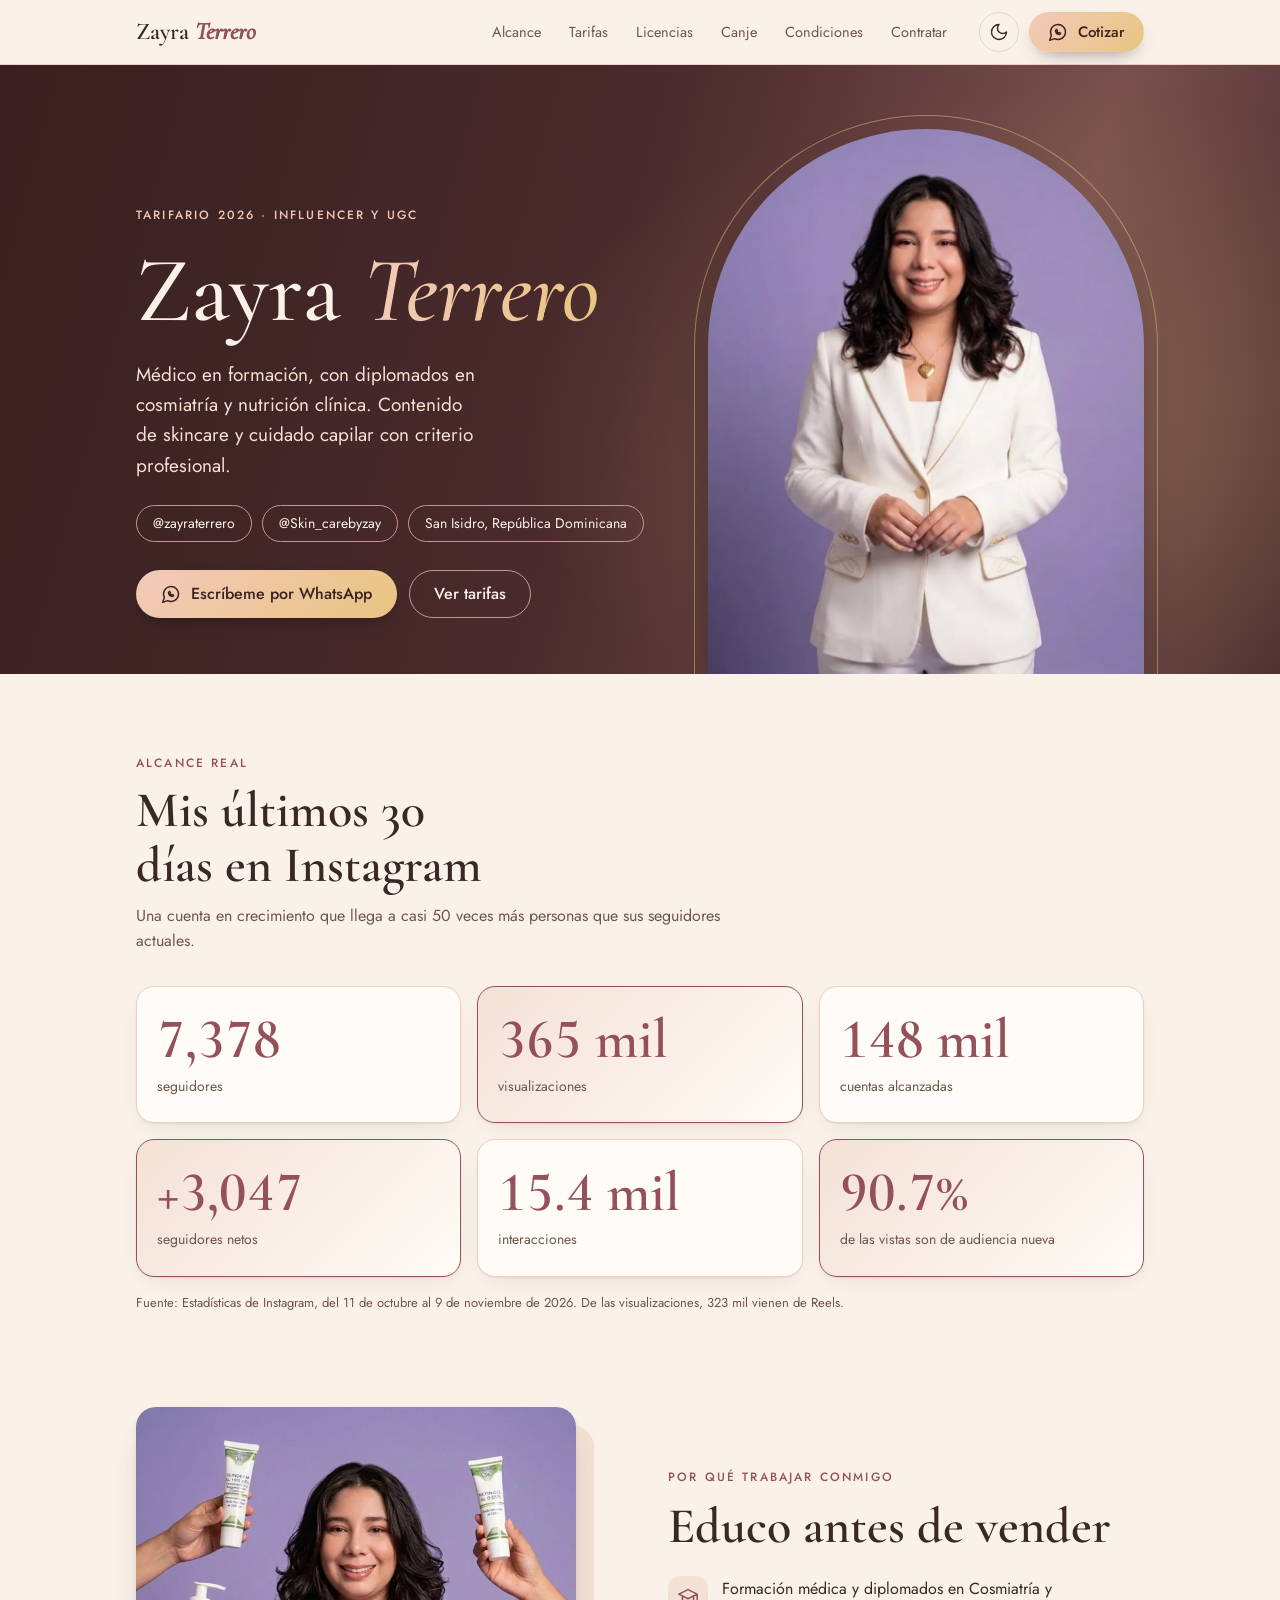
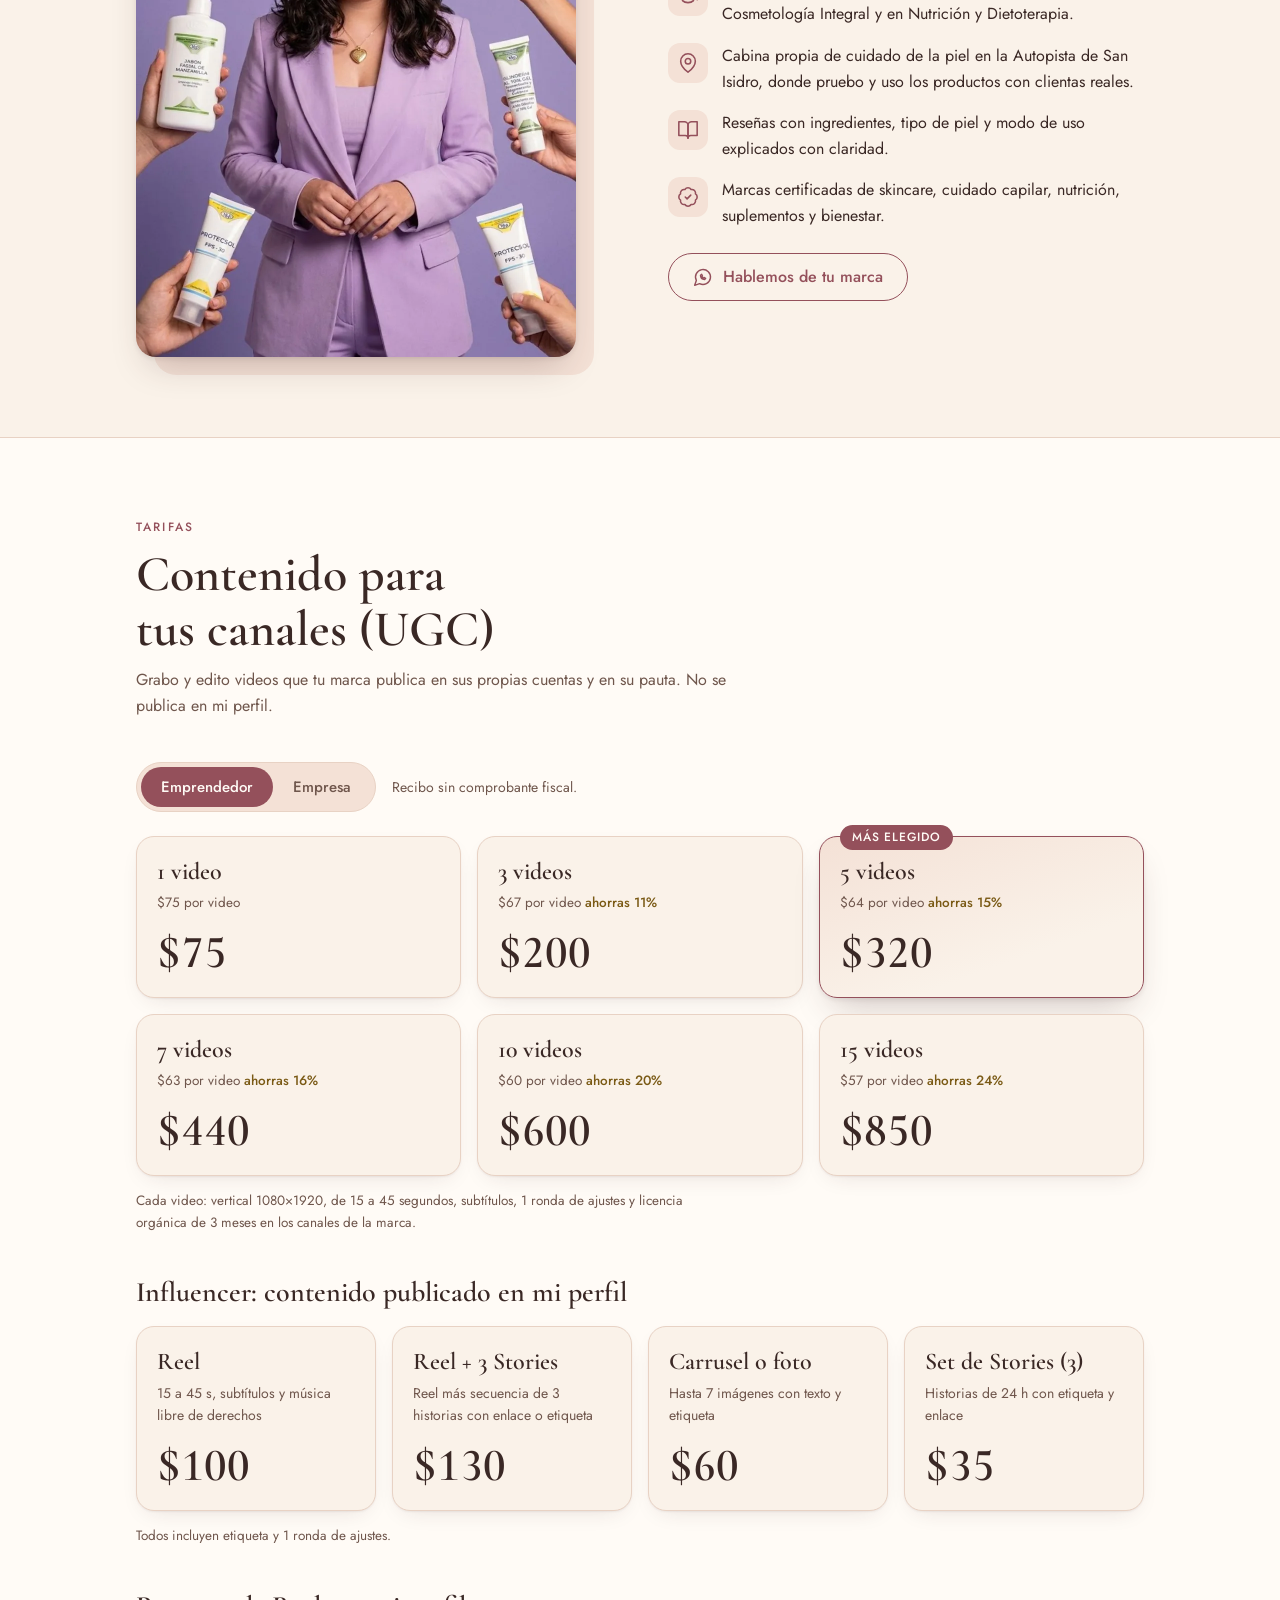
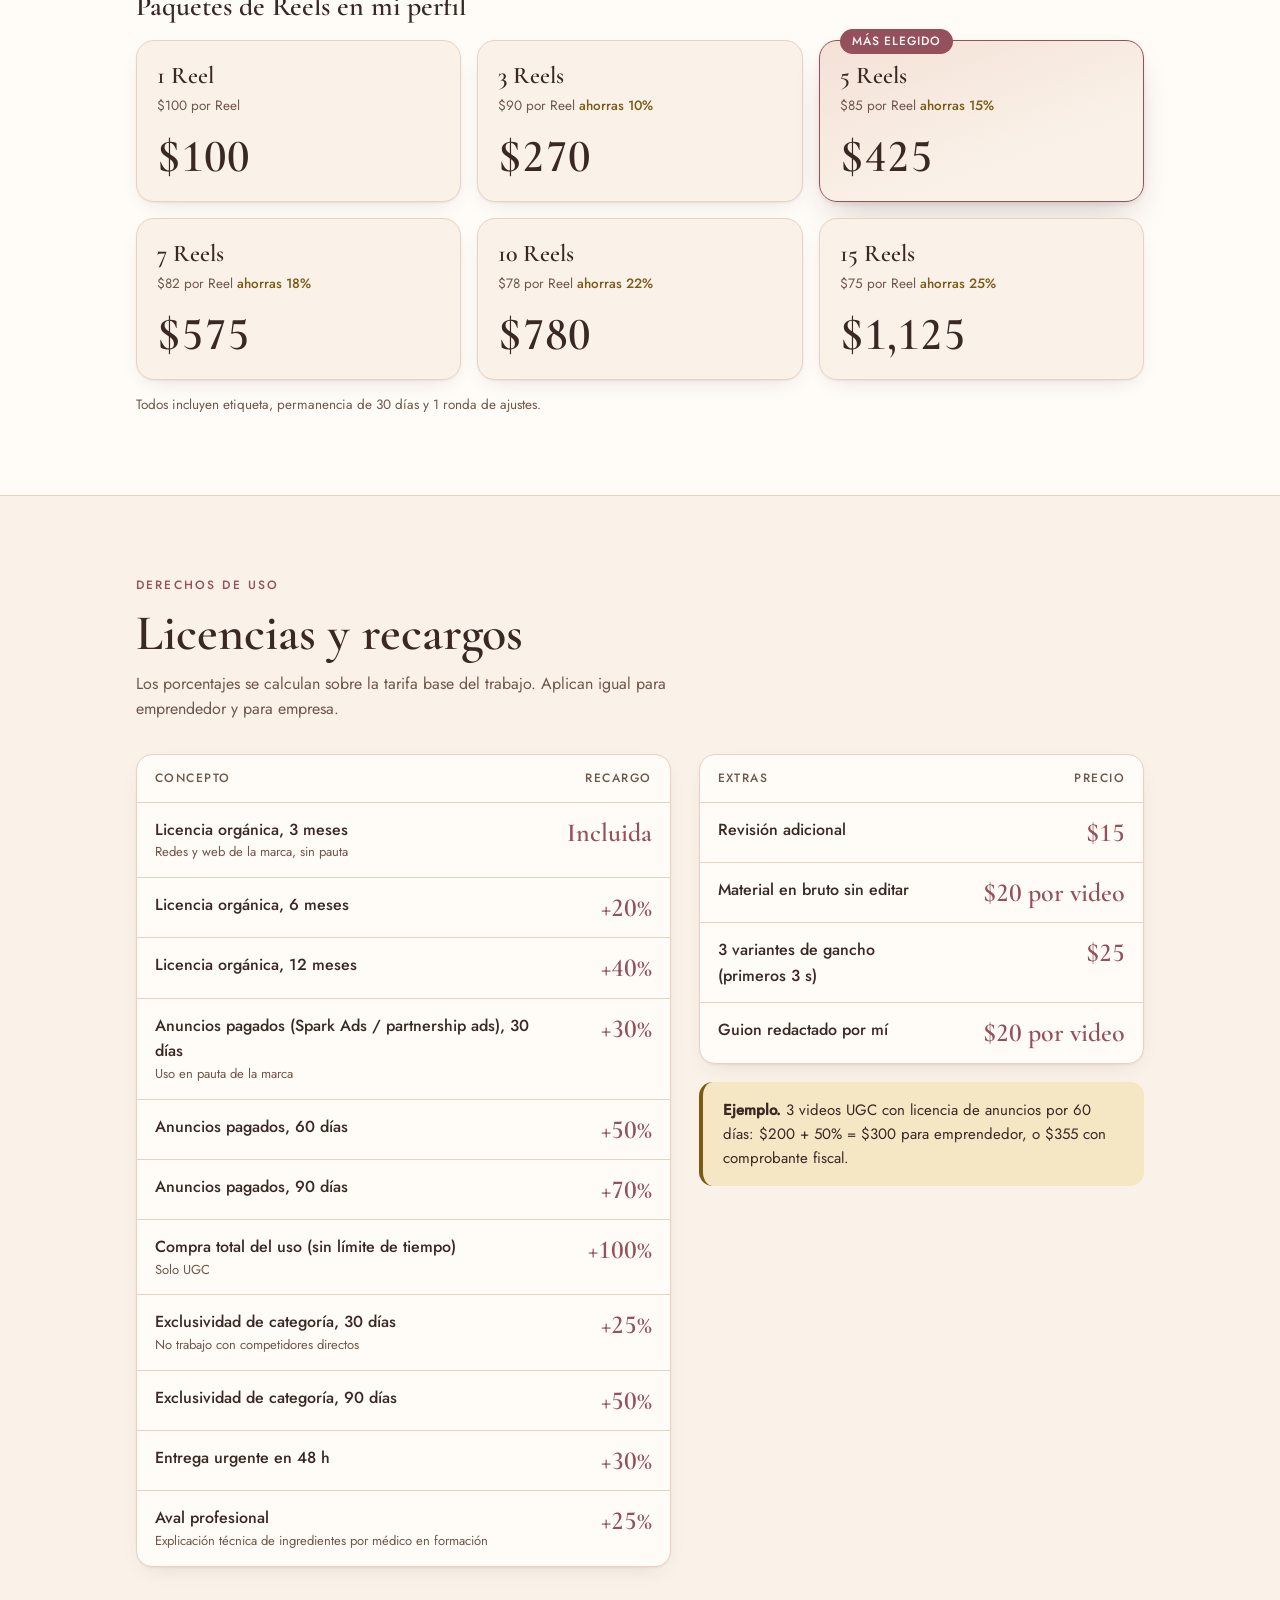
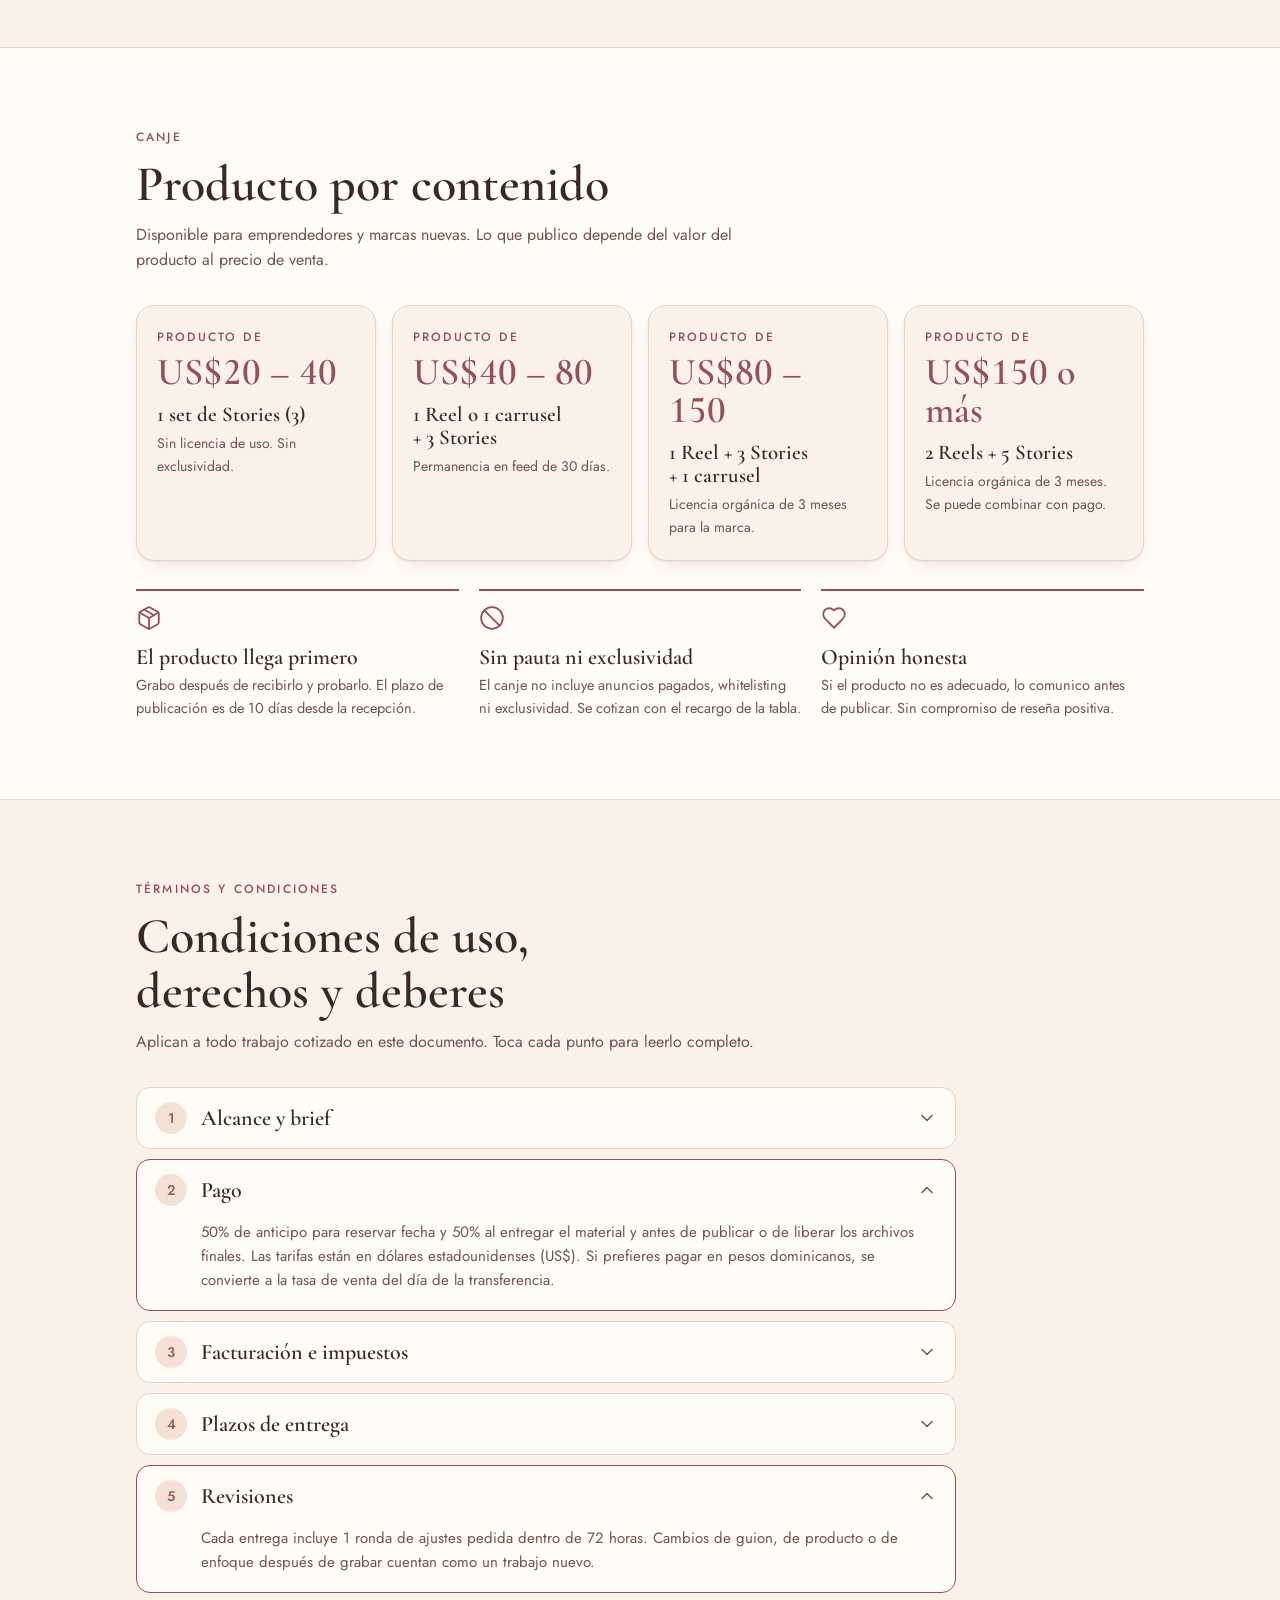
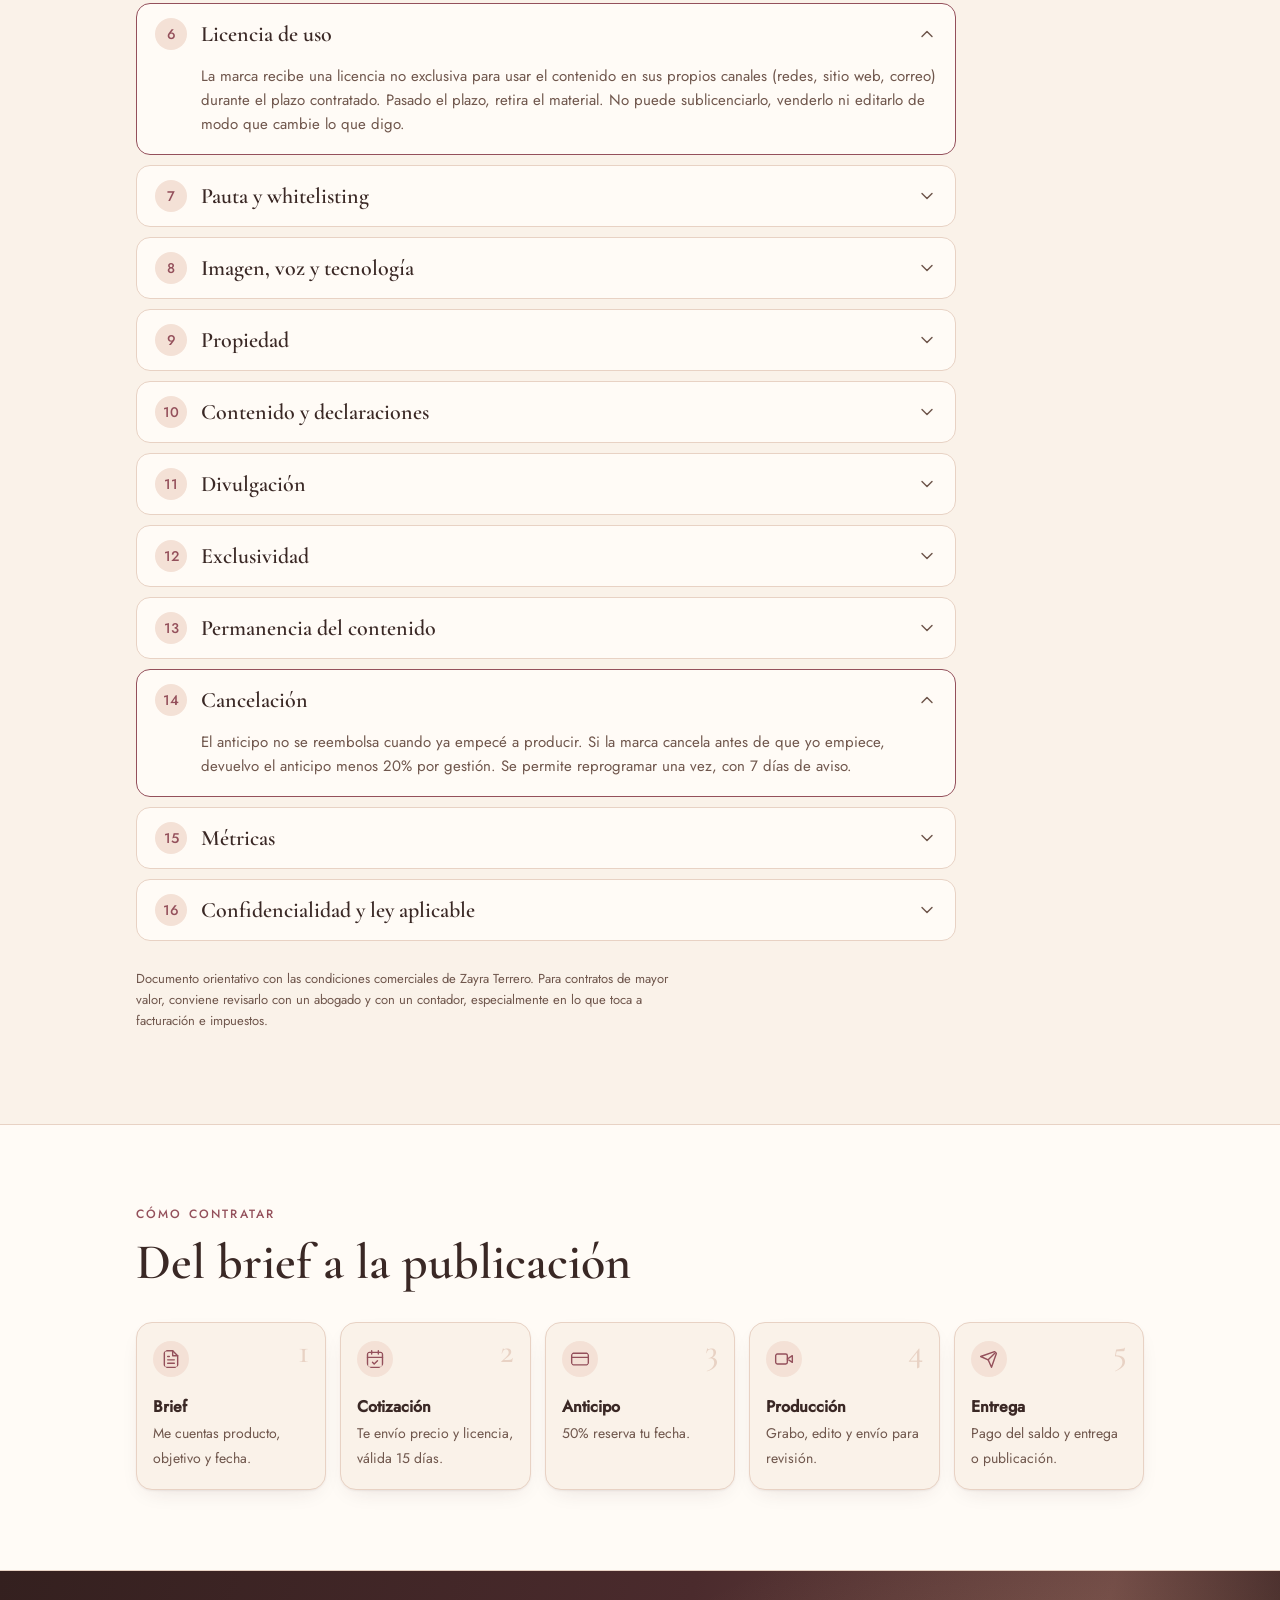
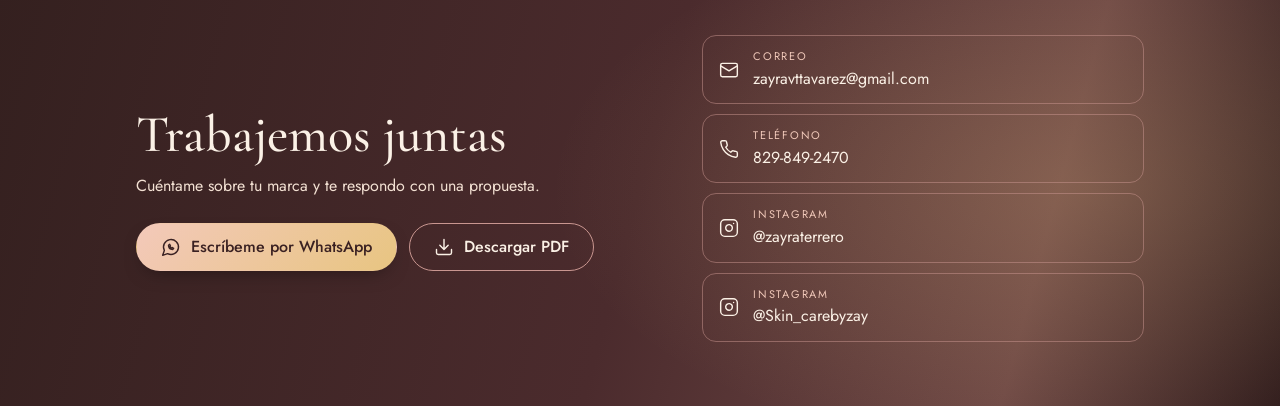
==== index.html @ fba6f435 "init" ====
<!doctype html>
<html lang="es"><head><meta charset="utf-8"><meta name="viewport" content="width=device-width,initial-scale=1">
<title>Tarifario Zayra Terrero</title>
<meta name="description" content="Tarifario 2026 de Zayra Terrero: contenido UGC e influencer de skincare y cuidado capilar en República Dominicana. Tarifas, licencias, canje y condiciones.">
<meta name="theme-color" content="#3A2122">
<meta property="og:type" content="website"><meta property="og:locale" content="es_DO"><meta property="og:title" content="Tarifario 2026 · Zayra Terrero"><meta property="og:description" content="Tarifario 2026 de Zayra Terrero: contenido UGC e influencer de skincare y cuidado capilar en República Dominicana. Tarifas, licencias, canje y condiciones.">
<!-- Para la vista previa al compartir, agrega aquí: <meta property="og:image" content="https://TU-URL/img/zayra-retrato.jpg"> (la URL debe ser absoluta) -->
<link rel="icon" href="data:image/svg+xml,%3Csvg xmlns='http://www.w3.org/2000/svg' viewBox='0 0 64 64'%3E%3Ccircle cx='32' cy='32' r='32' fill='%2394505B'/%3E%3Ctext x='32' y='43' font-family='Georgia,serif' font-size='34' font-style='italic' text-anchor='middle' fill='%23FBF1E6'%3EZ%3C/text%3E%3C/svg%3E">
<link rel="preload" href="fonts/cormorant-garamond-600-normal.woff2" as="font" type="font/woff2" crossorigin>
<link rel="preload" href="fonts/jost-400-normal.woff2" as="font" type="font/woff2" crossorigin>
<script>document.documentElement.classList.add('js');try{var t=localStorage.getItem('theme');if(t)document.documentElement.setAttribute('data-theme',t)}catch(e){}</script>
<link rel="stylesheet" href="styles.css"></head><body>
<svg width="0" height="0" style="position:absolute" aria-hidden="true" focusable="false"><defs>
<symbol id="i-wa" viewBox="0 0 24 24"><path d="M7.9 20A9 9 0 104 16.1L2 22z"/><path d="M9 10c0 3 2 5 5 5l1.2-1.4-2-1-.8.7a3 3 0 01-1.7-1.7l.7-.8-1-2z"/></symbol>
<symbol id="i-mail" viewBox="0 0 24 24"><rect x="2" y="4" width="20" height="16" rx="2"/><path d="m22 7-10 6L2 7"/></symbol>
<symbol id="i-phone" viewBox="0 0 24 24"><path d="M22 16.92v3a2 2 0 01-2.18 2 19.79 19.79 0 01-8.63-3.07 19.5 19.5 0 01-6-6 19.79 19.79 0 01-3.07-8.67A2 2 0 014.11 2h3a2 2 0 012 1.72c.13.96.36 1.9.7 2.81a2 2 0 01-.45 2.11L8.09 9.91a16 16 0 006 6l1.27-1.27a2 2 0 012.11-.45c.91.34 1.85.57 2.81.7A2 2 0 0122 16.92z"/></symbol>
<symbol id="i-ig" viewBox="0 0 24 24"><rect x="2" y="2" width="20" height="20" rx="5"/><path d="M16 11.37A4 4 0 1112.63 8 4 4 0 0116 11.37z"/><path d="M17.5 6.5h.01"/></symbol>
<symbol id="i-moon" viewBox="0 0 24 24"><path d="M12 3a6 6 0 009 9 9 9 0 11-9-9z"/></symbol>
<symbol id="i-sun" viewBox="0 0 24 24"><circle cx="12" cy="12" r="4"/><path d="M12 2v2M12 20v2M4.93 4.93l1.41 1.41M17.66 17.66l1.41 1.41M2 12h2M20 12h2M6.34 17.66l-1.41 1.41M19.07 4.93l-1.41 1.41"/></symbol>
<symbol id="i-dl" viewBox="0 0 24 24"><path d="M21 15v4a2 2 0 01-2 2H5a2 2 0 01-2-2v-4M7 10l5 5 5-5M12 15V3"/></symbol>
<symbol id="i-chev" viewBox="0 0 24 24"><path d="m6 9 6 6 6-6"/></symbol>
<symbol id="i-cap" viewBox="0 0 24 24"><path d="M22 10v6M2 10l10-5 10 5-10 5z"/><path d="M6 12v5c3 3 9 3 12 0v-5"/></symbol>
<symbol id="i-pin" viewBox="0 0 24 24"><path d="M20 10c0 6-8 12-8 12s-8-6-8-12a8 8 0 0116 0z"/><circle cx="12" cy="10" r="3"/></symbol>
<symbol id="i-book" viewBox="0 0 24 24"><path d="M2 3h6a4 4 0 014 4v14a3 3 0 00-3-3H2z"/><path d="M22 3h-6a4 4 0 00-4 4v14a3 3 0 013-3h7z"/></symbol>
<symbol id="i-badge" viewBox="0 0 24 24"><path d="M3.85 8.62a4 4 0 014.78-4.77 4 4 0 016.74 0 4 4 0 014.78 4.78 4 4 0 010 6.74 4 4 0 01-4.77 4.78 4 4 0 01-6.75 0 4 4 0 01-4.78-4.77 4 4 0 010-6.76z"/><path d="m9 12 2 2 4-4"/></symbol>
<symbol id="i-pkg" viewBox="0 0 24 24"><path d="M16.5 9.4 7.5 4.21"/><path d="M21 16V8a2 2 0 00-1-1.73l-7-4a2 2 0 00-2 0l-7 4A2 2 0 003 8v8a2 2 0 001 1.73l7 4a2 2 0 002 0l7-4A2 2 0 0021 16z"/><path d="M3.27 6.96 12 12.01l8.73-5.05M12 22.08V12"/></symbol>
<symbol id="i-ban" viewBox="0 0 24 24"><circle cx="12" cy="12" r="10"/><path d="m4.9 4.9 14.2 14.2"/></symbol>
<symbol id="i-heart" viewBox="0 0 24 24"><path d="M19 14c1.49-1.46 3-3.21 3-5.5A5.5 5.5 0 0016.5 3c-1.76 0-3 .5-4.5 2-1.5-1.5-2.74-2-4.5-2A5.5 5.5 0 002 8.5c0 2.3 1.5 4.05 3 5.5l7 7z"/></symbol>
<symbol id="i-file" viewBox="0 0 24 24"><path d="M14 2H6a2 2 0 00-2 2v16a2 2 0 002 2h12a2 2 0 002-2V8z"/><path d="M14 2v6h6M16 13H8M16 17H8M10 9H8"/></symbol>
<symbol id="i-check" viewBox="0 0 24 24"><rect x="3" y="4" width="18" height="18" rx="2"/><path d="M16 2v4M8 2v4M3 10h18"/><path d="m9 16 2 2 4-4"/></symbol>
<symbol id="i-card" viewBox="0 0 24 24"><rect x="2" y="5" width="20" height="14" rx="2"/><path d="M2 10h20"/></symbol>
<symbol id="i-video" viewBox="0 0 24 24"><path d="m22 8-6 4 6 4z"/><rect x="2" y="6" width="14" height="12" rx="2"/></symbol>
<symbol id="i-send" viewBox="0 0 24 24"><path d="m22 2-7 20-4-9-9-4z"/><path d="M22 2 11 13"/></symbol>
</defs></svg>
<a class="skip" href="#main">Saltar al contenido</a>
<nav class="nav" aria-label="Principal"><div class="wrap nav-in">
<a class="brand" href="#top">Zayra <em>Terrero</em></a>
<div class="links"><a href="#alcance">Alcance</a><a href="#tarifas">Tarifas</a><a href="#licencias">Licencias</a><a href="#canje">Canje</a><a href="#condiciones">Condiciones</a><a href="#contratar">Contratar</a></div>
<div class="nav-act"><button class="theme" type="button" aria-label="Cambiar entre modo claro y oscuro"><svg class="ico t-moon" aria-hidden="true"><use href="#i-moon"/></svg><svg class="ico t-sun" aria-hidden="true"><use href="#i-sun"/></svg></button><a class="btn btn-sm" href="https://wa.me/18298492470?text=Hola%20Zayra%2C%20quiero%20cotizar%20contenido%20para%20mi%20marca." target="_blank" rel="noopener"><svg class="ico" aria-hidden="true"><use href="#i-wa"/></svg><span>Cotizar</span></a></div>
</div></nav>

<header class="hero" id="top"><div class="wrap">
<div><span class="eyebrow">Tarifario 2026 · Influencer y UGC</span>
<h1>Zayra <em>Terrero</em></h1>
<p class="lead">Médico en formación, con diplomados en cosmiatría y nutrición clínica. Contenido de skincare y cuidado capilar con criterio profesional.</p>
<ul class="handles"><li>@zayraterrero</li><li>@Skin_carebyzay</li><li>San Isidro, República Dominicana</li></ul>
<div class="cta"><a class="btn" href="https://wa.me/18298492470?text=Hola%20Zayra%2C%20quiero%20cotizar%20contenido%20para%20mi%20marca." target="_blank" rel="noopener"><svg class="ico" aria-hidden="true"><use href="#i-wa"/></svg><span>Escríbeme por WhatsApp</span></a><a class="btn btn-ghost" href="#tarifas"><span>Ver tarifas</span></a></div></div>
<div class="portrait"><picture><source srcset="img/zayra-retrato.webp" type="image/webp"><img src="img/zayra-retrato.jpg" width="880" height="1183" alt="Zayra Terrero con blazer blanco sobre fondo lila" fetchpriority="high"></picture></div>
</div></header>

<main id="main">
<section id="alcance"><div class="wrap">
<div class="sec-head reveal"><span class="eyebrow">Alcance real</span><h2>Mis últimos 30 días en Instagram</h2><p>Una cuenta en crecimiento que llega a casi 50 veces más personas que sus seguidores actuales.</p></div>
<div class="stats"><div class="reveal"><b data-to="7378" data-prefix="" data-suffix="" data-dec="0">7,378</b><span>seguidores</span></div><div class="reveal hl"><b data-to="365" data-prefix="" data-suffix=" mil" data-dec="0">365 mil</b><span>visualizaciones</span></div><div class="reveal"><b data-to="148" data-prefix="" data-suffix=" mil" data-dec="0">148 mil</b><span>cuentas alcanzadas</span></div><div class="reveal hl"><b data-to="3047" data-prefix="+" data-suffix="" data-dec="0">+3,047</b><span>seguidores netos</span></div><div class="reveal"><b data-to="15.4" data-prefix="" data-suffix=" mil" data-dec="1">15.4 mil</b><span>interacciones</span></div><div class="reveal hl"><b data-to="90.7" data-prefix="" data-suffix="%" data-dec="1">90.7%</b><span>de las vistas son de audiencia nueva</span></div></div>
<p class="src">Fuente: Estadísticas de Instagram, del 11 de octubre al 9 de noviembre de 2026. De las visualizaciones, 323 mil vienen de Reels.</p>
</div></section>

<section class="tight"><div class="wrap about">
<div class="about-img reveal"><picture><source srcset="img/zayra-productos.webp" type="image/webp"><img src="img/zayra-productos.jpg" width="880" height="1178" loading="lazy" alt="Zayra Terrero con blazer lila rodeada de productos de skincare"></picture></div>
<div class="reveal"><span class="eyebrow">Por qué trabajar conmigo</span><h2>Educo antes de vender</h2>
<ul><li><svg class="ico li-ico" aria-hidden="true"><use href="#i-cap"/></svg><span>Formación médica y diplomados en Cosmiatría y Cosmetología Integral y en Nutrición y Dietoterapia.</span></li><li><svg class="ico li-ico" aria-hidden="true"><use href="#i-pin"/></svg><span>Cabina propia de cuidado de la piel en la Autopista de San Isidro, donde pruebo y uso los productos con clientas reales.</span></li><li><svg class="ico li-ico" aria-hidden="true"><use href="#i-book"/></svg><span>Reseñas con ingredientes, tipo de piel y modo de uso explicados con claridad.</span></li><li><svg class="ico li-ico" aria-hidden="true"><use href="#i-badge"/></svg><span>Marcas certificadas de skincare, cuidado capilar, nutrición, suplementos y bienestar.</span></li></ul>
<a class="btn btn-line" href="https://wa.me/18298492470?text=Hola%20Zayra%2C%20quiero%20cotizar%20contenido%20para%20mi%20marca." target="_blank" rel="noopener"><svg class="ico" aria-hidden="true"><use href="#i-wa"/></svg><span>Hablemos de tu marca</span></a></div>
</div></section>

<section class="alt" id="tarifas" data-tier="e"><div class="wrap">
<div class="sec-head reveal"><span class="eyebrow">Tarifas</span><h2>Contenido para tus canales (UGC)</h2><p>Grabo y edito videos que tu marca publica en sus propias cuentas y en su pauta. No se publica en mi perfil.</p></div>
<div class="tier" role="group" aria-label="Tipo de facturación">
<div class="seg"><button type="button" data-set="e" aria-pressed="true">Emprendedor</button><button type="button" data-set="b" aria-pressed="false">Empresa</button></div>
<p class="tier-note"><span class="t-e">Recibo sin comprobante fiscal.</span><span class="t-b">Con comprobante fiscal, ITBIS 18% incluido.</span></p>
</div>
<div class="cards"><article class="card"><h4>1 video</h4><p class="per"><span class="t-e">$75 por video</span><span class="t-b">$90 por video</span></p><p class="price"><span class="t-e">$75</span><span class="t-b">$90</span></p></article><article class="card"><h4>3 videos</h4><p class="per"><span class="t-e">$67 por video</span><span class="t-b">$78 por video</span> <b class="save">ahorras 11%</b></p><p class="price"><span class="t-e">$200</span><span class="t-b">$235</span></p></article><article class="card featured"><span class="badge">Más elegido</span><h4>5 videos</h4><p class="per"><span class="t-e">$64 por video</span><span class="t-b">$76 por video</span> <b class="save">ahorras 15%</b></p><p class="price"><span class="t-e">$320</span><span class="t-b">$380</span></p></article><article class="card"><h4>7 videos</h4><p class="per"><span class="t-e">$63 por video</span><span class="t-b">$74 por video</span> <b class="save">ahorras 16%</b></p><p class="price"><span class="t-e">$440</span><span class="t-b">$520</span></p></article><article class="card"><h4>10 videos</h4><p class="per"><span class="t-e">$60 por video</span><span class="t-b">$71 por video</span> <b class="save">ahorras 20%</b></p><p class="price"><span class="t-e">$600</span><span class="t-b">$710</span></p></article><article class="card"><h4>15 videos</h4><p class="per"><span class="t-e">$57 por video</span><span class="t-b">$67 por video</span> <b class="save">ahorras 24%</b></p><p class="price"><span class="t-e">$850</span><span class="t-b">$1,005</span></p></article></div>
<p class="incl">Cada video: vertical 1080×1920, de 15 a 45 segundos, subtítulos, 1 ronda de ajustes y licencia orgánica de 3 meses en los canales de la marca.</p>

<h3 class="sub">Influencer: contenido publicado en mi perfil</h3>
<div class="cards c4"><article class="card"><h4>Reel</h4><p class="desc">15 a 45 s, subtítulos y música libre de derechos</p><p class="price"><span class="t-e">$100</span><span class="t-b">$120</span></p></article><article class="card"><h4>Reel + 3 Stories</h4><p class="desc">Reel más secuencia de 3 historias con enlace o etiqueta</p><p class="price"><span class="t-e">$130</span><span class="t-b">$155</span></p></article><article class="card"><h4>Carrusel o foto</h4><p class="desc">Hasta 7 imágenes con texto y etiqueta</p><p class="price"><span class="t-e">$60</span><span class="t-b">$70</span></p></article><article class="card"><h4>Set de Stories (3)</h4><p class="desc">Historias de 24 h con etiqueta y enlace</p><p class="price"><span class="t-e">$35</span><span class="t-b">$40</span></p></article></div>
<p class="incl">Todos incluyen etiqueta y 1 ronda de ajustes.</p>

<h3 class="sub">Paquetes de Reels en mi perfil</h3>
<div class="cards"><article class="card"><h4>1 Reel</h4><p class="per"><span class="t-e">$100 por Reel</span><span class="t-b">$120 por Reel</span></p><p class="price"><span class="t-e">$100</span><span class="t-b">$120</span></p></article><article class="card"><h4>3 Reels</h4><p class="per"><span class="t-e">$90 por Reel</span><span class="t-b">$107 por Reel</span> <b class="save">ahorras 10%</b></p><p class="price"><span class="t-e">$270</span><span class="t-b">$320</span></p></article><article class="card featured"><span class="badge">Más elegido</span><h4>5 Reels</h4><p class="per"><span class="t-e">$85 por Reel</span><span class="t-b">$100 por Reel</span> <b class="save">ahorras 15%</b></p><p class="price"><span class="t-e">$425</span><span class="t-b">$500</span></p></article><article class="card"><h4>7 Reels</h4><p class="per"><span class="t-e">$82 por Reel</span><span class="t-b">$97 por Reel</span> <b class="save">ahorras 18%</b></p><p class="price"><span class="t-e">$575</span><span class="t-b">$680</span></p></article><article class="card"><h4>10 Reels</h4><p class="per"><span class="t-e">$78 por Reel</span><span class="t-b">$92 por Reel</span> <b class="save">ahorras 22%</b></p><p class="price"><span class="t-e">$780</span><span class="t-b">$920</span></p></article><article class="card"><h4>15 Reels</h4><p class="per"><span class="t-e">$75 por Reel</span><span class="t-b">$89 por Reel</span> <b class="save">ahorras 25%</b></p><p class="price"><span class="t-e">$1,125</span><span class="t-b">$1,330</span></p></article></div>
<p class="incl">Todos incluyen etiqueta, permanencia de 30 días y 1 ronda de ajustes.</p>
</div></section>

<section id="licencias"><div class="wrap">
<div class="sec-head reveal"><span class="eyebrow">Derechos de uso</span><h2>Licencias y recargos</h2><p>Los porcentajes se calculan sobre la tarifa base del trabajo. Aplican igual para emprendedor y para empresa.</p></div>
<div class="two"><div class="tbl reveal"><table class="narrow"><thead><tr><th>Concepto</th><th class="n">Recargo</th></tr></thead><tbody><tr><th scope="row">Licencia orgánica, 3 meses<span>Redes y web de la marca, sin pauta</span></th><td class="n">Incluida</td></tr><tr><th scope="row">Licencia orgánica, 6 meses</th><td class="n">+20%</td></tr><tr><th scope="row">Licencia orgánica, 12 meses</th><td class="n">+40%</td></tr><tr><th scope="row">Anuncios pagados (Spark Ads / partnership ads), 30 días<span>Uso en pauta de la marca</span></th><td class="n">+30%</td></tr><tr><th scope="row">Anuncios pagados, 60 días</th><td class="n">+50%</td></tr><tr><th scope="row">Anuncios pagados, 90 días</th><td class="n">+70%</td></tr><tr><th scope="row">Compra total del uso (sin límite de tiempo)<span>Solo UGC</span></th><td class="n">+100%</td></tr><tr><th scope="row">Exclusividad de categoría, 30 días<span>No trabajo con competidores directos</span></th><td class="n">+25%</td></tr><tr><th scope="row">Exclusividad de categoría, 90 días</th><td class="n">+50%</td></tr><tr><th scope="row">Entrega urgente en 48 h</th><td class="n">+30%</td></tr><tr><th scope="row">Aval profesional<span>Explicación técnica de ingredientes por médico en formación</span></th><td class="n">+25%</td></tr></tbody></table></div>
<div class="reveal"><div class="tbl"><table class="narrow"><thead><tr><th>Extras</th><th class="n">Precio</th></tr></thead><tbody><tr><th scope="row">Revisión adicional</th><td class="n">$15</td></tr><tr><th scope="row">Material en bruto sin editar</th><td class="n">$20 por video</td></tr><tr><th scope="row">3 variantes de gancho (primeros 3 s)</th><td class="n">$25</td></tr><tr><th scope="row">Guion redactado por mí</th><td class="n">$20 por video</td></tr></tbody></table></div>
<div class="callout"><b>Ejemplo.</b> 3 videos UGC con licencia de anuncios por 60 días: $200 + 50% = $300 para emprendedor, o $355 con comprobante fiscal.</div></div></div>
</div></section>

<section class="alt" id="canje"><div class="wrap">
<div class="sec-head reveal"><span class="eyebrow">Canje</span><h2>Producto por contenido</h2><p>Disponible para emprendedores y marcas nuevas. Lo que publico depende del valor del producto al precio de venta.</p></div>
<div class="cards c4"><article class="card canje"><p class="eyebrow">Producto de</p><p class="price one">US$20 – 40</p><h4>1 set de Stories (3)</h4><p class="desc">Sin licencia de uso. Sin exclusividad.</p></article><article class="card canje"><p class="eyebrow">Producto de</p><p class="price one">US$40 – 80</p><h4>1 Reel o 1 carrusel + 3 Stories</h4><p class="desc">Permanencia en feed de 30 días.</p></article><article class="card canje"><p class="eyebrow">Producto de</p><p class="price one">US$80 – 150</p><h4>1 Reel + 3 Stories + 1 carrusel</h4><p class="desc">Licencia orgánica de 3 meses para la marca.</p></article><article class="card canje"><p class="eyebrow">Producto de</p><p class="price one">US$150 o más</p><h4>2 Reels + 5 Stories</h4><p class="desc">Licencia orgánica de 3 meses. Se puede combinar con pago.</p></article></div>
<div class="rules"><div class="rule reveal"><svg class="ico rule-ico" aria-hidden="true"><use href="#i-pkg"/></svg><h4>El producto llega primero</h4><p>Grabo después de recibirlo y probarlo. El plazo de publicación es de 10 días desde la recepción.</p></div><div class="rule reveal"><svg class="ico rule-ico" aria-hidden="true"><use href="#i-ban"/></svg><h4>Sin pauta ni exclusividad</h4><p>El canje no incluye anuncios pagados, whitelisting ni exclusividad. Se cotizan con el recargo de la tabla.</p></div><div class="rule reveal"><svg class="ico rule-ico" aria-hidden="true"><use href="#i-heart"/></svg><h4>Opinión honesta</h4><p>Si el producto no es adecuado, lo comunico antes de publicar. Sin compromiso de reseña positiva.</p></div></div>
</div></section>

<section id="condiciones"><div class="wrap">
<div class="sec-head reveal"><span class="eyebrow">Términos y condiciones</span><h2>Condiciones de uso, derechos y deberes</h2><p>Aplican a todo trabajo cotizado en este documento. Toca cada punto para leerlo completo.</p></div>
<div class="clauses"><details><summary><span class="num">1</span><h3>Alcance y brief</h3><svg class="ico chev" aria-hidden="true"><use href="#i-chev"/></svg></summary><p>Cada trabajo parte de un brief escrito: producto, mensajes clave, fecha de entrega, formato y cuentas a etiquetar. Lo que no esté en el brief se cotiza aparte.</p></details><details open><summary><span class="num">2</span><h3>Pago</h3><svg class="ico chev" aria-hidden="true"><use href="#i-chev"/></svg></summary><p>50% de anticipo para reservar fecha y 50% al entregar el material y antes de publicar o de liberar los archivos finales. Las tarifas están en dólares estadounidenses (US$). Si prefieres pagar en pesos dominicanos, se convierte a la tasa de venta del día de la transferencia.</p></details><details><summary><span class="num">3</span><h3>Facturación e impuestos</h3><svg class="ico chev" aria-hidden="true"><use href="#i-chev"/></svg></summary><p>Emprendedores y microempresas que no necesitan comprobante: se emite un recibo de pago por la tarifa base. Empresas que requieren comprobante fiscal: se emite el comprobante con el ITBIS del 18% desglosado, según la columna “con comprobante fiscal”. Las cotizaciones valen 15 días.</p></details><details><summary><span class="num">4</span><h3>Plazos de entrega</h3><svg class="ico chev" aria-hidden="true"><use href="#i-chev"/></svg></summary><p>UGC: 5 a 7 días hábiles desde que recibo el producto, el brief y el anticipo. Contenido para mi perfil: se publica en la fecha acordada. Si el producto llega tarde, la fecha se mueve en la misma medida.</p></details><details open><summary><span class="num">5</span><h3>Revisiones</h3><svg class="ico chev" aria-hidden="true"><use href="#i-chev"/></svg></summary><p>Cada entrega incluye 1 ronda de ajustes pedida dentro de 72 horas. Cambios de guion, de producto o de enfoque después de grabar cuentan como un trabajo nuevo.</p></details><details open><summary><span class="num">6</span><h3>Licencia de uso</h3><svg class="ico chev" aria-hidden="true"><use href="#i-chev"/></svg></summary><p>La marca recibe una licencia no exclusiva para usar el contenido en sus propios canales (redes, sitio web, correo) durante el plazo contratado. Pasado el plazo, retira el material. No puede sublicenciarlo, venderlo ni editarlo de modo que cambie lo que digo.</p></details><details><summary><span class="num">7</span><h3>Pauta y whitelisting</h3><svg class="ico chev" aria-hidden="true"><use href="#i-chev"/></svg></summary><p>Usar el contenido en anuncios pagados, o publicar desde mi cuenta con acceso de la marca, requiere la licencia de anuncios pagados con su plazo de 30, 60 o 90 días. Al terminar el plazo, la marca apaga la pauta.</p></details><details><summary><span class="num">8</span><h3>Imagen, voz y tecnología</h3><svg class="ico chev" aria-hidden="true"><use href="#i-chev"/></svg></summary><p>Mi imagen y mi voz se usan solo en el contenido entregado. No se permite clonar mi voz o mi rostro, ni generar versiones con inteligencia artificial, sin mi autorización escrita.</p></details><details><summary><span class="num">9</span><h3>Propiedad</h3><svg class="ico chev" aria-hidden="true"><use href="#i-chev"/></svg></summary><p>La autoría del contenido es mía. La marca adquiere únicamente el derecho de uso del plazo contratado. La compra total amplía el plazo, no transfiere la autoría ni permite usar mi imagen para otros productos.</p></details><details><summary><span class="num">10</span><h3>Contenido y declaraciones</h3><svg class="ico chev" aria-hidden="true"><use href="#i-chev"/></svg></summary><p>Trabajo con productos de marcas con registro sanitario o certificación vigente. Doy mi opinión con honestidad y no prometo curas ni resultados médicos. Si un producto no es seguro o adecuado para usarlo en cámara, lo aviso y puedo declinar sin penalidad.</p></details><details><summary><span class="num">11</span><h3>Divulgación</h3><svg class="ico chev" aria-hidden="true"><use href="#i-chev"/></svg></summary><p>Todo contenido pagado o de canje se publica con la etiqueta de colaboración de Instagram o con #publicidad, #colaboración o #canje, según el caso.</p></details><details><summary><span class="num">12</span><h3>Exclusividad</h3><svg class="ico chev" aria-hidden="true"><use href="#i-chev"/></svg></summary><p>No incluida en ninguna tarifa. Se contrata por categoría y por plazo, según la tabla de recargos.</p></details><details><summary><span class="num">13</span><h3>Permanencia del contenido</h3><svg class="ico chev" aria-hidden="true"><use href="#i-chev"/></svg></summary><p>Los Reels y las fotos se mantienen en mi perfil mínimo 30 días. Las Stories duran 24 horas. Puedo archivarlos después de ese plazo.</p></details><details open><summary><span class="num">14</span><h3>Cancelación</h3><svg class="ico chev" aria-hidden="true"><use href="#i-chev"/></svg></summary><p>El anticipo no se reembolsa cuando ya empecé a producir. Si la marca cancela antes de que yo empiece, devuelvo el anticipo menos 20% por gestión. Se permite reprogramar una vez, con 7 días de aviso.</p></details><details><summary><span class="num">15</span><h3>Métricas</h3><svg class="ico chev" aria-hidden="true"><use href="#i-chev"/></svg></summary><p>Si lo pides, envío capturas de alcance, visualizaciones e interacciones a los 7 días de publicar. Las métricas dependen del algoritmo y no se garantizan.</p></details><details><summary><span class="num">16</span><h3>Confidencialidad y ley aplicable</h3><svg class="ico chev" aria-hidden="true"><use href="#i-chev"/></svg></summary><p>Lo que la marca comparta antes de lanzar un producto es confidencial. Este documento se rige por las leyes de la República Dominicana.</p></details></div>
<p class="fine">Documento orientativo con las condiciones comerciales de Zayra Terrero. Para contratos de mayor valor, conviene revisarlo con un abogado y con un contador, especialmente en lo que toca a facturación e impuestos.</p>
</div></section>

<section class="alt" id="contratar"><div class="wrap">
<div class="sec-head reveal"><span class="eyebrow">Cómo contratar</span><h2>Del brief a la publicación</h2></div>
<ol class="steps"><li class="reveal"><svg class="ico step-ico" aria-hidden="true"><use href="#i-file"/></svg><b>Brief</b><span>Me cuentas producto, objetivo y fecha.</span></li><li class="reveal"><svg class="ico step-ico" aria-hidden="true"><use href="#i-check"/></svg><b>Cotización</b><span>Te envío precio y licencia, válida 15 días.</span></li><li class="reveal"><svg class="ico step-ico" aria-hidden="true"><use href="#i-card"/></svg><b>Anticipo</b><span>50% reserva tu fecha.</span></li><li class="reveal"><svg class="ico step-ico" aria-hidden="true"><use href="#i-video"/></svg><b>Producción</b><span>Grabo, edito y envío para revisión.</span></li><li class="reveal"><svg class="ico step-ico" aria-hidden="true"><use href="#i-send"/></svg><b>Entrega</b><span>Pago del saldo y entrega o publicación.</span></li></ol>
</div></section>
</main>

<footer class="contact" id="contacto"><div class="wrap">
<div><h2>Trabajemos juntas</h2><p>Cuéntame sobre tu marca y te respondo con una propuesta.</p>
<div class="cta"><a class="btn" href="https://wa.me/18298492470?text=Hola%20Zayra%2C%20quiero%20cotizar%20contenido%20para%20mi%20marca." target="_blank" rel="noopener"><svg class="ico" aria-hidden="true"><use href="#i-wa"/></svg><span>Escríbeme por WhatsApp</span></a><button class="btn btn-ghost" type="button" id="pdf"><svg class="ico" aria-hidden="true"><use href="#i-dl"/></svg><span>Descargar PDF</span></button></div></div>
<ul class="channels">
<li><a href="mailto:zayravttavarez@gmail.com"><svg class="ico" aria-hidden="true"><use href="#i-mail"/></svg><span><small>Correo</small>zayravttavarez@gmail.com</span></a></li>
<li><a href="tel:+18298492470"><svg class="ico" aria-hidden="true"><use href="#i-phone"/></svg><span><small>Teléfono</small>829-849-2470</span></a></li>
<li><a href="https://instagram.com/zayraterrero" target="_blank" rel="noopener"><svg class="ico" aria-hidden="true"><use href="#i-ig"/></svg><span><small>Instagram</small>@zayraterrero</span></a></li>
<li><a href="https://instagram.com/Skin_carebyzay" target="_blank" rel="noopener"><svg class="ico" aria-hidden="true"><use href="#i-ig"/></svg><span><small>Instagram</small>@Skin_carebyzay</span></a></li>
</ul>
</div></footer>
<script src="script.js" defer></script>
</body></html>
---- styles.css ----
@font-face{font-family:'Cormorant Garamond';font-weight:500;font-style:normal;font-display:swap;src:url('fonts/cormorant-garamond-500-normal.woff2') format('woff2')}
@font-face{font-family:'Cormorant Garamond';font-weight:600;font-style:normal;font-display:swap;src:url('fonts/cormorant-garamond-600-normal.woff2') format('woff2')}
@font-face{font-family:'Cormorant Garamond';font-weight:500;font-style:italic;font-display:swap;src:url('fonts/cormorant-garamond-500-italic.woff2') format('woff2')}
@font-face{font-family:'Jost';font-weight:400;font-style:normal;font-display:swap;src:url('fonts/jost-400-normal.woff2') format('woff2')}
@font-face{font-family:'Jost';font-weight:500;font-style:normal;font-display:swap;src:url('fonts/jost-500-normal.woff2') format('woff2')}
:root{--bg:#FAF2E9;--surface:#FFFBF6;--ink:#3A2825;--muted:#6F564C;--accent:#94505B;--deep:#3F2425;--soft:#F4E1D6;--line:#E8D2C4;--gold:#7A5A15;--gold-bg:#F5E6C4;--on-deep:#FBF1E6;--shadow:0 1px 2px rgba(63,36,37,.06),0 8px 24px -12px rgba(63,36,37,.18);--shadow-up:0 2px 4px rgba(63,36,37,.08),0 18px 36px -14px rgba(63,36,37,.28);--nav-h:64px;--ease:cubic-bezier(.22,.8,.3,1)}
@media (prefers-color-scheme: dark){:root:not([data-theme="light"]){--bg:#1B1211;--surface:#271917;--ink:#F6E9DE;--muted:#C4A99C;--accent:#E3A79F;--deep:#120A0A;--soft:#3A2522;--line:#4A322D;--gold:#E3C27A;--gold-bg:#3B2E15;--on-deep:#FBF1E6;--shadow:0 1px 2px rgba(0,0,0,.3),0 8px 24px -12px rgba(0,0,0,.5);--shadow-up:0 2px 4px rgba(0,0,0,.4),0 18px 36px -14px rgba(0,0,0,.65);color-scheme:dark}}
:root[data-theme="dark"]{--bg:#1B1211;--surface:#271917;--ink:#F6E9DE;--muted:#C4A99C;--accent:#E3A79F;--deep:#120A0A;--soft:#3A2522;--line:#4A322D;--gold:#E3C27A;--gold-bg:#3B2E15;--on-deep:#FBF1E6;--shadow:0 1px 2px rgba(0,0,0,.3),0 8px 24px -12px rgba(0,0,0,.5);--shadow-up:0 2px 4px rgba(0,0,0,.4),0 18px 36px -14px rgba(0,0,0,.65);color-scheme:dark}
*{box-sizing:border-box}
html{scroll-behavior:smooth;scroll-padding-top:calc(var(--nav-h) + 12px)}
body{background:var(--bg);color:var(--ink);font-family:'Jost',system-ui,sans-serif;font-size:16px;line-height:1.6;margin:0;-webkit-print-color-adjust:exact;print-color-adjust:exact}
.wrap{max-width:1040px;margin:0 auto;padding-left:max(16px,env(safe-area-inset-left,0px));padding-right:max(16px,env(safe-area-inset-right,0px))}
h1,h2,h3,h4{font-family:'Cormorant Garamond',Georgia,serif;font-weight:600;margin:0;text-wrap:balance;line-height:1.1}
a{color:inherit}
:focus-visible{outline:2px solid var(--accent);outline-offset:3px;border-radius:6px}
.eyebrow{font-size:12px;letter-spacing:.18em;text-transform:uppercase;color:var(--accent);font-weight:500}
.ico{width:20px;height:20px;flex:none;fill:none;stroke:currentColor;stroke-width:1.7;stroke-linecap:round;stroke-linejoin:round}
.skip{position:absolute;left:-999px;top:8px;background:var(--surface);color:var(--ink);padding:8px 14px;border-radius:8px;z-index:100}
.skip:focus{left:8px}

/* Botones */
.btn{display:inline-flex;align-items:center;justify-content:center;gap:10px;min-height:48px;padding:0 24px;border-radius:999px;background:linear-gradient(135deg,#F3C9BA,#E8C581);color:#3A2122;font-weight:500;font-size:16px;text-decoration:none;border:1px solid transparent;cursor:pointer;font-family:inherit;box-shadow:0 8px 20px -10px rgba(0,0,0,.5);transition:transform .2s var(--ease),box-shadow .2s var(--ease),filter .2s}
.btn:hover{transform:translateY(-2px);filter:brightness(1.04);box-shadow:0 12px 24px -10px rgba(0,0,0,.55)}
.btn:active{transform:translateY(0)}
.btn-sm{min-height:40px;padding:0 18px;font-size:15px}
.btn-ghost{background:transparent;color:#FBF1E6;border-color:#C99690;box-shadow:none}
.btn-ghost:hover{background:rgba(255,255,255,.08);filter:none;box-shadow:none}
.btn-line{background:transparent;color:var(--accent);border-color:var(--accent);box-shadow:none;margin-top:24px}
.btn-line:hover{background:var(--accent);color:var(--surface);filter:none;box-shadow:none}
.cta{display:flex;gap:12px;flex-wrap:wrap}

/* Navegación */
.nav{position:sticky;top:0;z-index:50;background:color-mix(in srgb,var(--bg) 88%,transparent);-webkit-backdrop-filter:saturate(1.4) blur(12px);backdrop-filter:saturate(1.4) blur(12px);border-bottom:1px solid var(--line)}
.nav-in{display:flex;align-items:center;gap:20px;height:var(--nav-h)}
.brand{font-family:'Cormorant Garamond',serif;font-size:24px;font-weight:600;text-decoration:none;white-space:nowrap}
.brand em{font-style:italic;color:var(--accent)}
.links{display:flex;gap:4px;margin-left:auto}
.links a{padding:8px 12px;border-radius:999px;font-size:14.5px;text-decoration:none;color:var(--muted);transition:color .2s,background .2s}
.links a:hover{color:var(--ink);background:var(--soft)}
.nav-act{display:flex;align-items:center;gap:10px}
.theme{width:40px;height:40px;border-radius:50%;border:1px solid var(--line);background:transparent;color:var(--ink);display:grid;place-items:center;cursor:pointer;transition:background .2s}
.theme:hover{background:var(--soft)}
.t-sun{display:none}
:root[data-theme="dark"] .t-moon{display:none}
:root[data-theme="dark"] .t-sun{display:block}
@media (prefers-color-scheme: dark){:root:not([data-theme="light"]) .t-moon{display:none}:root:not([data-theme="light"]) .t-sun{display:block}}

/* Hero */
.hero{background:radial-gradient(60% 80% at 82% 60%,rgba(232,197,129,.22),transparent 70%),linear-gradient(105deg,#37201F 0%,#4B2B2D 48%,#7A514E 78%,#4A2C2E 100%);color:#FBF1E6;overflow:hidden}
.hero .wrap{display:grid;grid-template-columns:1.1fr .9fr;gap:40px;align-items:end;padding-block:64px 0}
.hero .eyebrow{color:#EFC7B8}
.hero h1{font-size:clamp(50px,8vw,92px);margin:14px 0 18px;font-weight:500}
.hero h1 em{font-style:italic;background:linear-gradient(90deg,#F3C9BA,#E8C581);-webkit-background-clip:text;background-clip:text;color:transparent}
.hero p.lead{font-size:19px;max-width:32ch;color:#F3E1D3;margin:0 0 24px}
.handles{display:flex;gap:10px;flex-wrap:wrap;margin:0 0 28px;padding:0;list-style:none}
.handles li{border:1px solid #C99690;border-radius:999px;padding:6px 16px;font-size:14px;color:#FBF1E6}
.hero .cta{margin-bottom:56px}
.portrait{position:relative;justify-self:end;width:100%;max-width:440px}
.portrait:before{content:"";position:absolute;inset:-14px -14px 0;border:1px solid rgba(232,197,129,.5);border-radius:240px 240px 0 0;border-bottom:0}
.portrait img{position:relative;display:block;width:100%;height:auto;border-radius:220px 220px 0 0;aspect-ratio:4/5;object-fit:cover;object-position:top;box-shadow:0 30px 60px -24px rgba(0,0,0,.6)}

/* Secciones */
section{padding-block:80px}
section.tight{padding-top:0}
section.alt{background:var(--surface);border-block:1px solid var(--line)}
.sec-head{display:grid;gap:10px;margin-bottom:32px;max-width:62ch}
.sec-head h2{font-size:clamp(34px,5vw,50px)}
.sec-head p{color:var(--muted);margin:0}

/* Cifras */
.stats{display:grid;grid-template-columns:repeat(3,1fr);gap:16px;margin-top:8px}
.stats div{background:var(--surface);border:1px solid var(--line);border-radius:18px;padding:24px 20px;box-shadow:var(--shadow)}
.stats div.hl{background:linear-gradient(135deg,var(--soft),var(--surface));border-color:var(--accent)}
.stats b{display:block;font-family:'Cormorant Garamond',serif;font-size:clamp(40px,5vw,56px);font-weight:600;color:var(--accent);line-height:1;font-variant-numeric:lining-nums tabular-nums;margin-bottom:6px}
.stats span{font-size:14px;color:var(--muted)}
.src{font-size:13px;color:var(--muted);margin-top:16px}

/* Sobre mí */
.about{display:grid;grid-template-columns:1fr 1fr;gap:56px;align-items:center}
.about-img{position:relative;max-width:440px}
.about-img:before{content:"";position:absolute;inset:18px -18px -18px 18px;border-radius:22px;background:var(--soft);z-index:0}
.about-img img{position:relative;z-index:1;width:100%;height:auto;border-radius:20px;display:block;aspect-ratio:4/5;object-fit:cover;object-position:top;box-shadow:var(--shadow-up)}
.about h2{font-size:clamp(34px,4.8vw,50px);margin:10px 0 0}
.about ul{padding:0;margin:22px 0 0;list-style:none;display:grid;gap:16px}
.about li{display:grid;grid-template-columns:40px 1fr;gap:14px;align-items:start}
.li-ico{width:40px;height:40px;padding:9px;border-radius:12px;background:var(--soft);color:var(--accent)}

/* Tarifas */
.tier{position:sticky;top:var(--nav-h);z-index:20;display:flex;align-items:center;gap:16px;flex-wrap:wrap;padding:12px 0;margin-bottom:12px;background:color-mix(in srgb,var(--surface) 92%,transparent);-webkit-backdrop-filter:blur(8px);backdrop-filter:blur(8px)}
.seg{display:inline-flex;padding:4px;border-radius:999px;background:var(--soft);border:1px solid var(--line)}
.seg button{min-height:40px;padding:0 20px;border:0;border-radius:999px;background:transparent;color:var(--muted);font:500 15px 'Jost',sans-serif;cursor:pointer;transition:background .2s,color .2s}
.seg button[aria-pressed="true"]{background:var(--accent);color:var(--surface)}
.tier-note{margin:0;font-size:14px;color:var(--muted)}
[data-tier="e"] .t-b,[data-tier="b"] .t-e{display:none}
.cards{display:grid;grid-template-columns:repeat(3,1fr);gap:16px}
.cards.c4{grid-template-columns:repeat(4,1fr)}
.card{position:relative;display:flex;flex-direction:column;gap:6px;background:var(--bg);border:1px solid var(--line);border-radius:18px;padding:22px 20px;box-shadow:var(--shadow);transition:transform .25s var(--ease),box-shadow .25s var(--ease),border-color .25s}
.card:hover{transform:translateY(-4px);box-shadow:var(--shadow-up);border-color:var(--accent)}
.card h4{font-size:24px}
.card .desc{margin:0;font-size:14px;color:var(--muted)}
.card .per{margin:0;font-size:13.5px;color:var(--muted)}
.card .save{color:var(--gold);font-weight:500}
.card .price{margin:auto 0 0;padding-top:10px;font-family:'Cormorant Garamond',serif;font-size:46px;font-weight:600;line-height:1;color:var(--ink);font-variant-numeric:lining-nums tabular-nums}
[data-tier="b"] .card .price{color:var(--gold)}
.card .price.one{margin:0;padding:0 0 6px;color:var(--accent);font-size:38px}
.card.canje .eyebrow{margin:0}
.card.canje h4{font-size:21px}
.card.featured{border-color:var(--accent);background:linear-gradient(160deg,var(--soft),var(--bg) 70%);box-shadow:var(--shadow-up)}
.badge{position:absolute;top:-12px;left:20px;background:var(--accent);color:var(--surface);font-size:12px;letter-spacing:.08em;text-transform:uppercase;font-weight:500;padding:3px 12px;border-radius:999px}
.incl{font-size:13.5px;color:var(--muted);margin:14px 0 0;max-width:72ch}
h3.sub{font-size:28px;margin:44px 0 18px}

/* Tablas (licencias, extras) */
.two{display:grid;grid-template-columns:1.2fr 1fr;gap:28px;align-items:start}
.tbl{overflow-x:auto;background:var(--surface);border:1px solid var(--line);border-radius:16px;box-shadow:var(--shadow)}
table{border-collapse:collapse;width:100%}
thead th{font-size:12px;letter-spacing:.12em;text-transform:uppercase;color:var(--muted);text-align:left;padding:14px 18px;border-bottom:1px solid var(--line);font-weight:500}
thead th.n,td.n{text-align:right}
tbody th{text-align:left;font-weight:500;padding:14px 18px;vertical-align:top}
tbody th span{display:block;font-size:13px;font-weight:400;color:var(--muted)}
td{padding:14px 18px;vertical-align:top}
tbody tr+tr>*{border-top:1px solid var(--line)}
tbody tr{transition:background .2s}
tbody tr:hover{background:var(--soft)}
td.n{font-family:'Cormorant Garamond',serif;font-size:26px;font-weight:600;color:var(--accent);font-variant-numeric:lining-nums tabular-nums;white-space:nowrap;line-height:1.2}
.callout{background:var(--gold-bg);border-radius:14px;padding:16px 20px;margin-top:18px;font-size:15px;border-left:4px solid var(--gold)}

/* Canje */
.rules{display:grid;grid-template-columns:repeat(3,1fr);gap:20px;margin-top:28px}
.rule{border-top:2px solid var(--accent);padding-top:14px}
.rule-ico{color:var(--accent);margin-bottom:6px;width:26px;height:26px}
.rule h4{margin:0 0 4px;font-size:22px}
.rule p{margin:0;font-size:14.5px;color:var(--muted)}

/* Cláusulas */
.clauses{max-width:820px;display:grid;gap:10px}
details{background:var(--surface);border:1px solid var(--line);border-radius:14px;transition:border-color .2s}
details[open]{border-color:var(--accent)}
summary{display:flex;align-items:center;gap:14px;padding:14px 18px;cursor:pointer;list-style:none;min-height:56px}
summary::-webkit-details-marker{display:none}
summary h3{font-size:22px;flex:1}
.num{width:32px;height:32px;border-radius:50%;background:var(--soft);color:var(--accent);display:grid;place-items:center;font-weight:500;font-size:14px;flex:none}
.chev{color:var(--muted);transition:transform .25s var(--ease)}
details[open] .chev{transform:rotate(180deg)}
details p{margin:0;padding:0 18px 18px 64px;font-size:15px;color:var(--muted)}
.fine{font-size:13px;color:var(--muted);max-width:70ch;margin-top:28px}

/* Pasos */
.steps{display:grid;grid-template-columns:repeat(5,1fr);gap:14px;margin:0;padding:0;list-style:none;counter-reset:s}
.steps li{counter-increment:s;position:relative;background:var(--bg);border:1px solid var(--line);border-radius:16px;padding:18px 16px;box-shadow:var(--shadow)}
.steps li:after{content:counter(s);position:absolute;top:12px;right:16px;font-family:'Cormorant Garamond',serif;font-size:34px;color:var(--line);line-height:1}
.step-ico{width:36px;height:36px;padding:8px;border-radius:50%;background:var(--soft);color:var(--accent);margin-bottom:10px}
.steps b{display:block}
.steps span{font-size:14px;color:var(--muted)}

/* Contacto */
.contact{background:radial-gradient(60% 90% at 85% 50%,rgba(232,197,129,.2),transparent 70%),linear-gradient(105deg,#34201F 0%,#4B2B2D 50%,#6E4845 80%,#2F1B1C 100%);color:#FBF1E6;padding-block:64px}
.contact .wrap{display:grid;grid-template-columns:1.2fr 1fr;gap:36px;align-items:center}
.contact h2{font-size:clamp(34px,5vw,52px);font-weight:500}
.contact p{margin:10px 0 24px;color:#F3E1D3}
.channels{list-style:none;margin:0;padding:0;display:grid;gap:10px}
.channels a{display:flex;align-items:center;gap:14px;padding:12px 16px;border-radius:14px;border:1px solid rgba(201,150,144,.5);text-decoration:none;font-size:16px;overflow-wrap:anywhere;transition:background .2s,border-color .2s}
.channels a:hover{background:rgba(255,255,255,.08);border-color:#E8C581}
.channels small{display:block;font-size:11px;letter-spacing:.16em;text-transform:uppercase;color:#EFC7B8}

/* Animación de entrada */
.js .reveal{opacity:0;transform:translateY(16px);transition:opacity .6s var(--ease),transform .6s var(--ease)}
.js .reveal.in{opacity:1;transform:none}

@media (max-width:900px){.cards.c4{grid-template-columns:repeat(2,1fr)}.links{display:none}.nav-act{margin-left:auto}.steps{grid-template-columns:repeat(3,1fr)}}
@media (max-width:820px){.hero .wrap,.about,.two,.contact .wrap{grid-template-columns:1fr}.portrait{justify-self:center;max-width:320px}.about-img{margin:0 18px 0 0}.stats{grid-template-columns:repeat(2,1fr)}.cards{grid-template-columns:repeat(2,1fr)}.rules{grid-template-columns:1fr}section{padding-block:56px}.hero .cta{margin-bottom:40px}}
@media (max-width:520px){.cards,.cards.c4,.steps,.stats{grid-template-columns:1fr}.brand{font-size:21px}.btn{width:100%}.btn-sm{width:auto}.cta{flex-direction:column}details p{padding-left:18px}}
@media (prefers-reduced-motion: reduce){html{scroll-behavior:auto}*,*:before,*:after{transition:none!important;animation:none!important}.js .reveal{opacity:1;transform:none}}
@media print{.nav,.theme,.cta,.btn,.skip,.tier .seg{display:none!important}.js .reveal{opacity:1!important;transform:none!important}.hero .wrap{padding-top:36px}.hero .cta{margin:0}section{padding-block:36px;break-inside:auto}.card,.callout,.steps li,.rule,details,.tbl{break-inside:avoid;box-shadow:none}.tier{position:static}h2,h3{break-after:avoid}.card:hover{transform:none}[data-tier] .t-b,[data-tier] .t-e{display:inline}.t-e+.t-b:before{content:" · "}.card .price .t-e+.t-b{margin-left:.3em}.channels a{border-color:#C99690}}
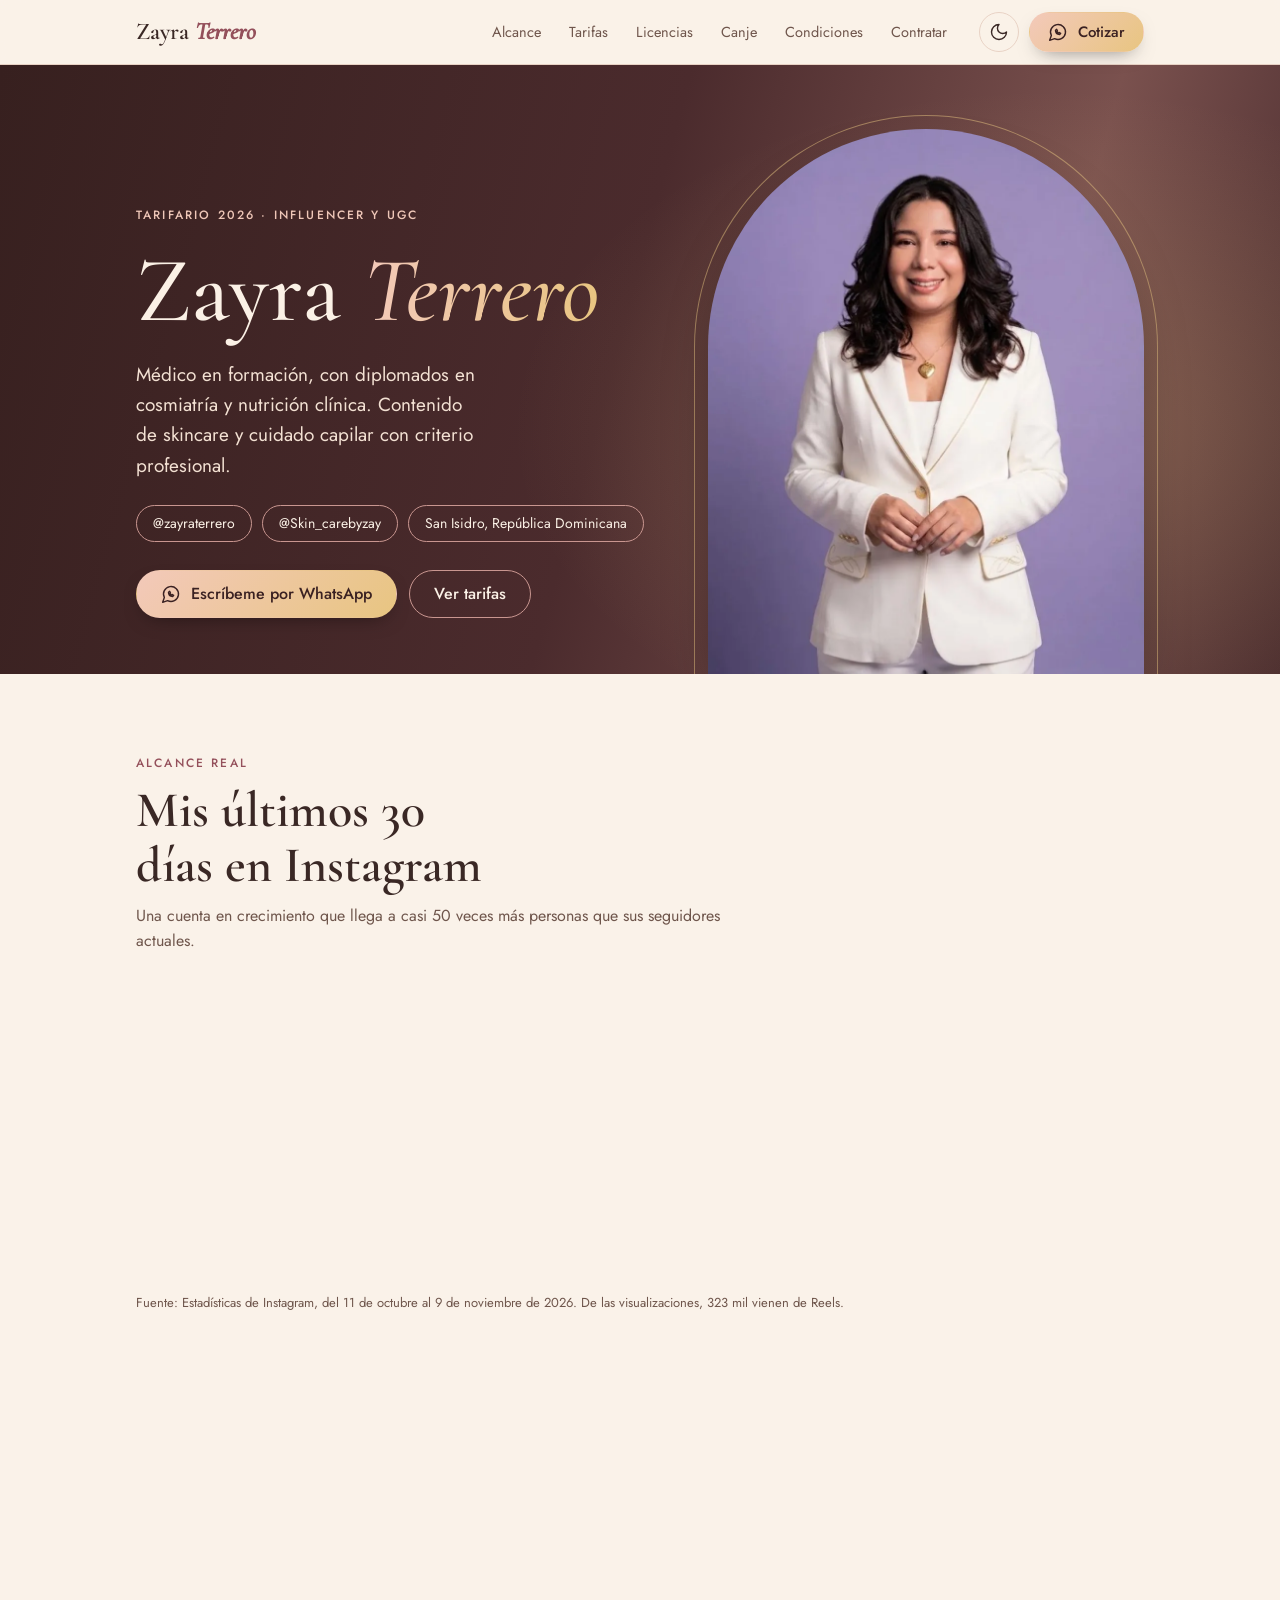
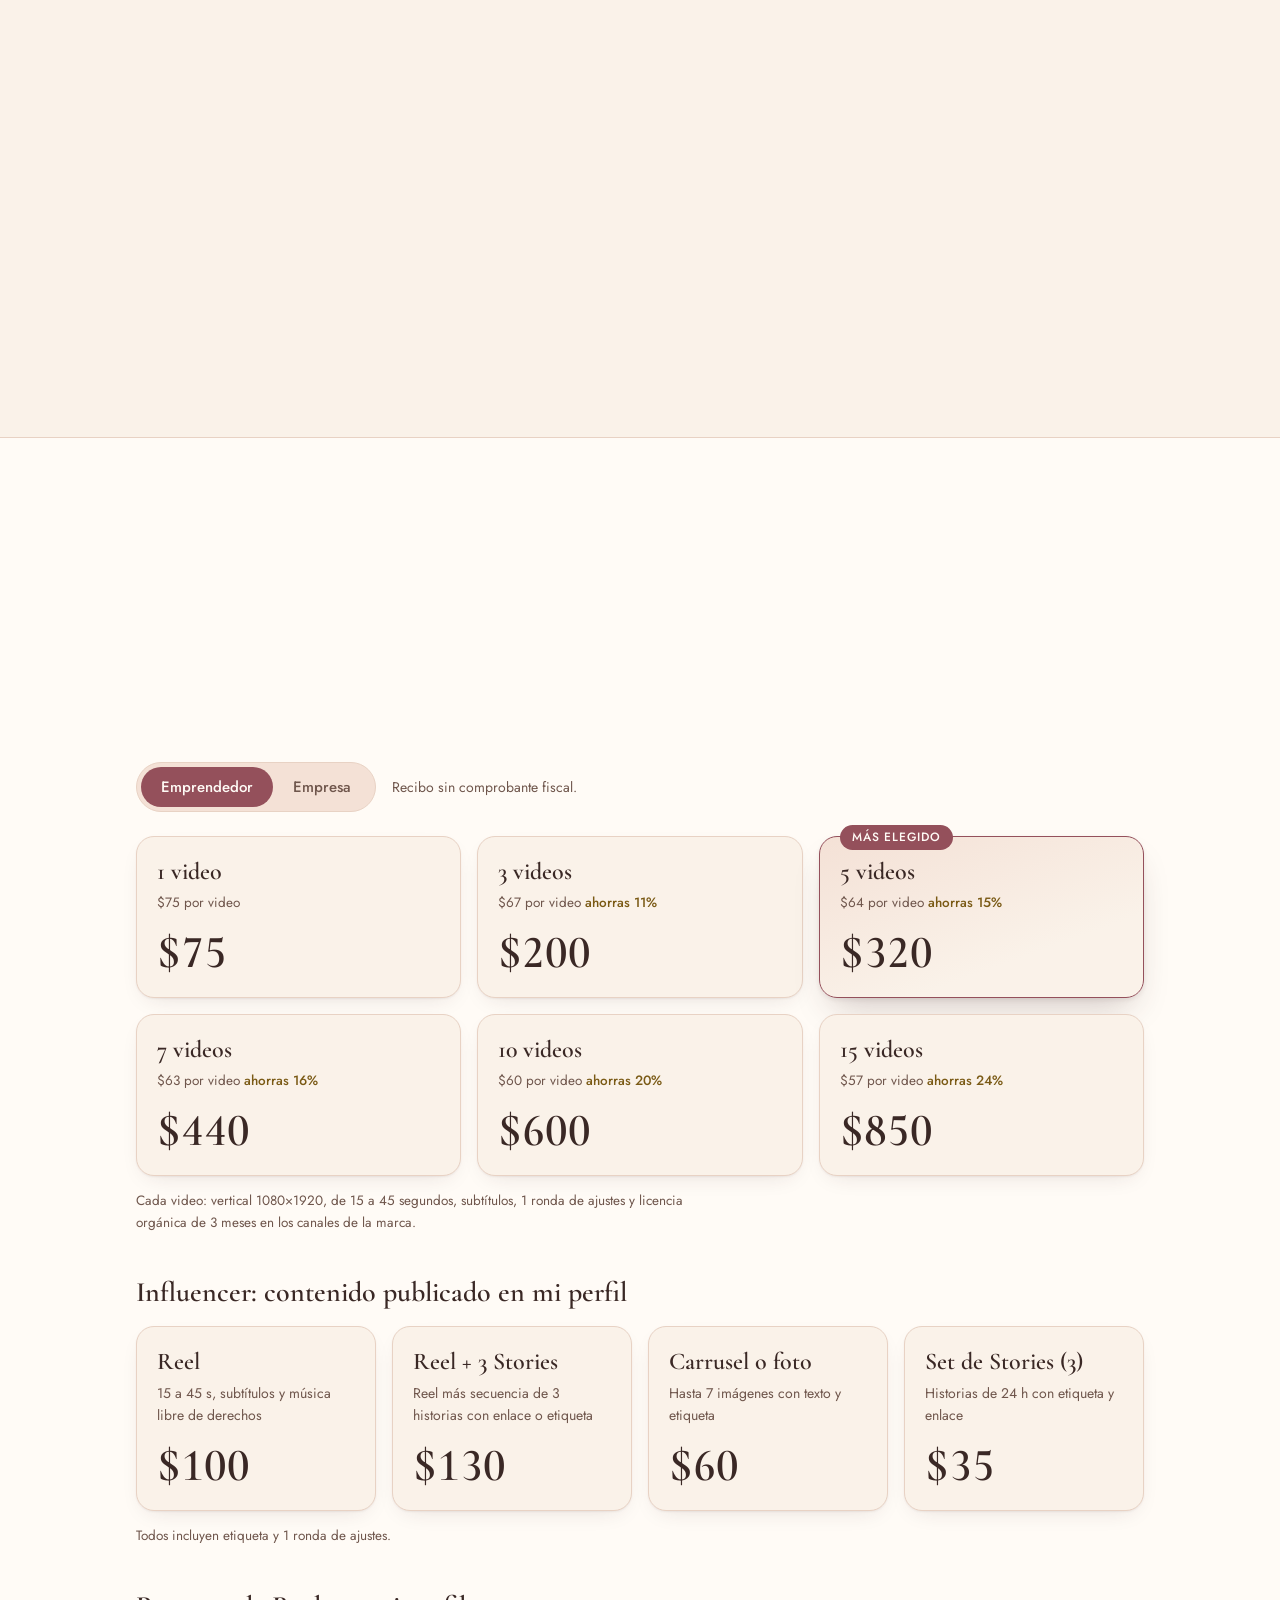
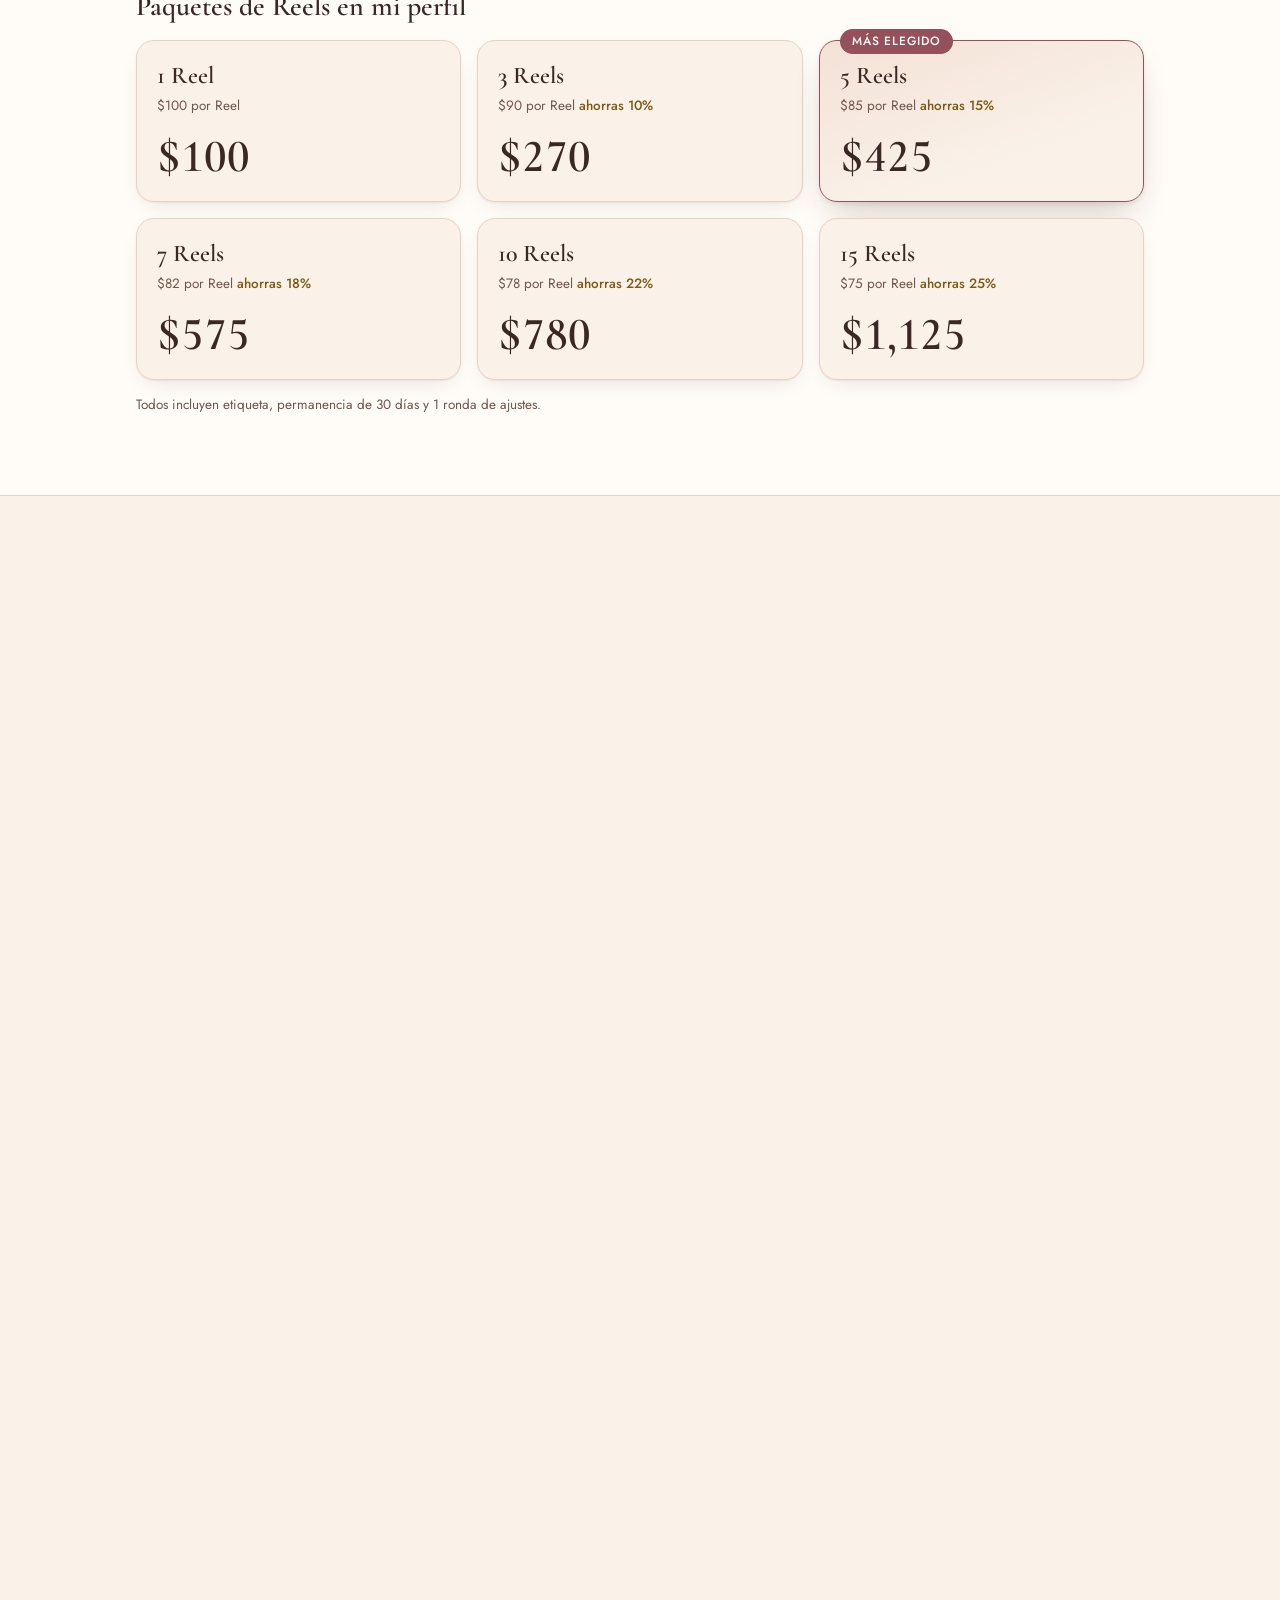
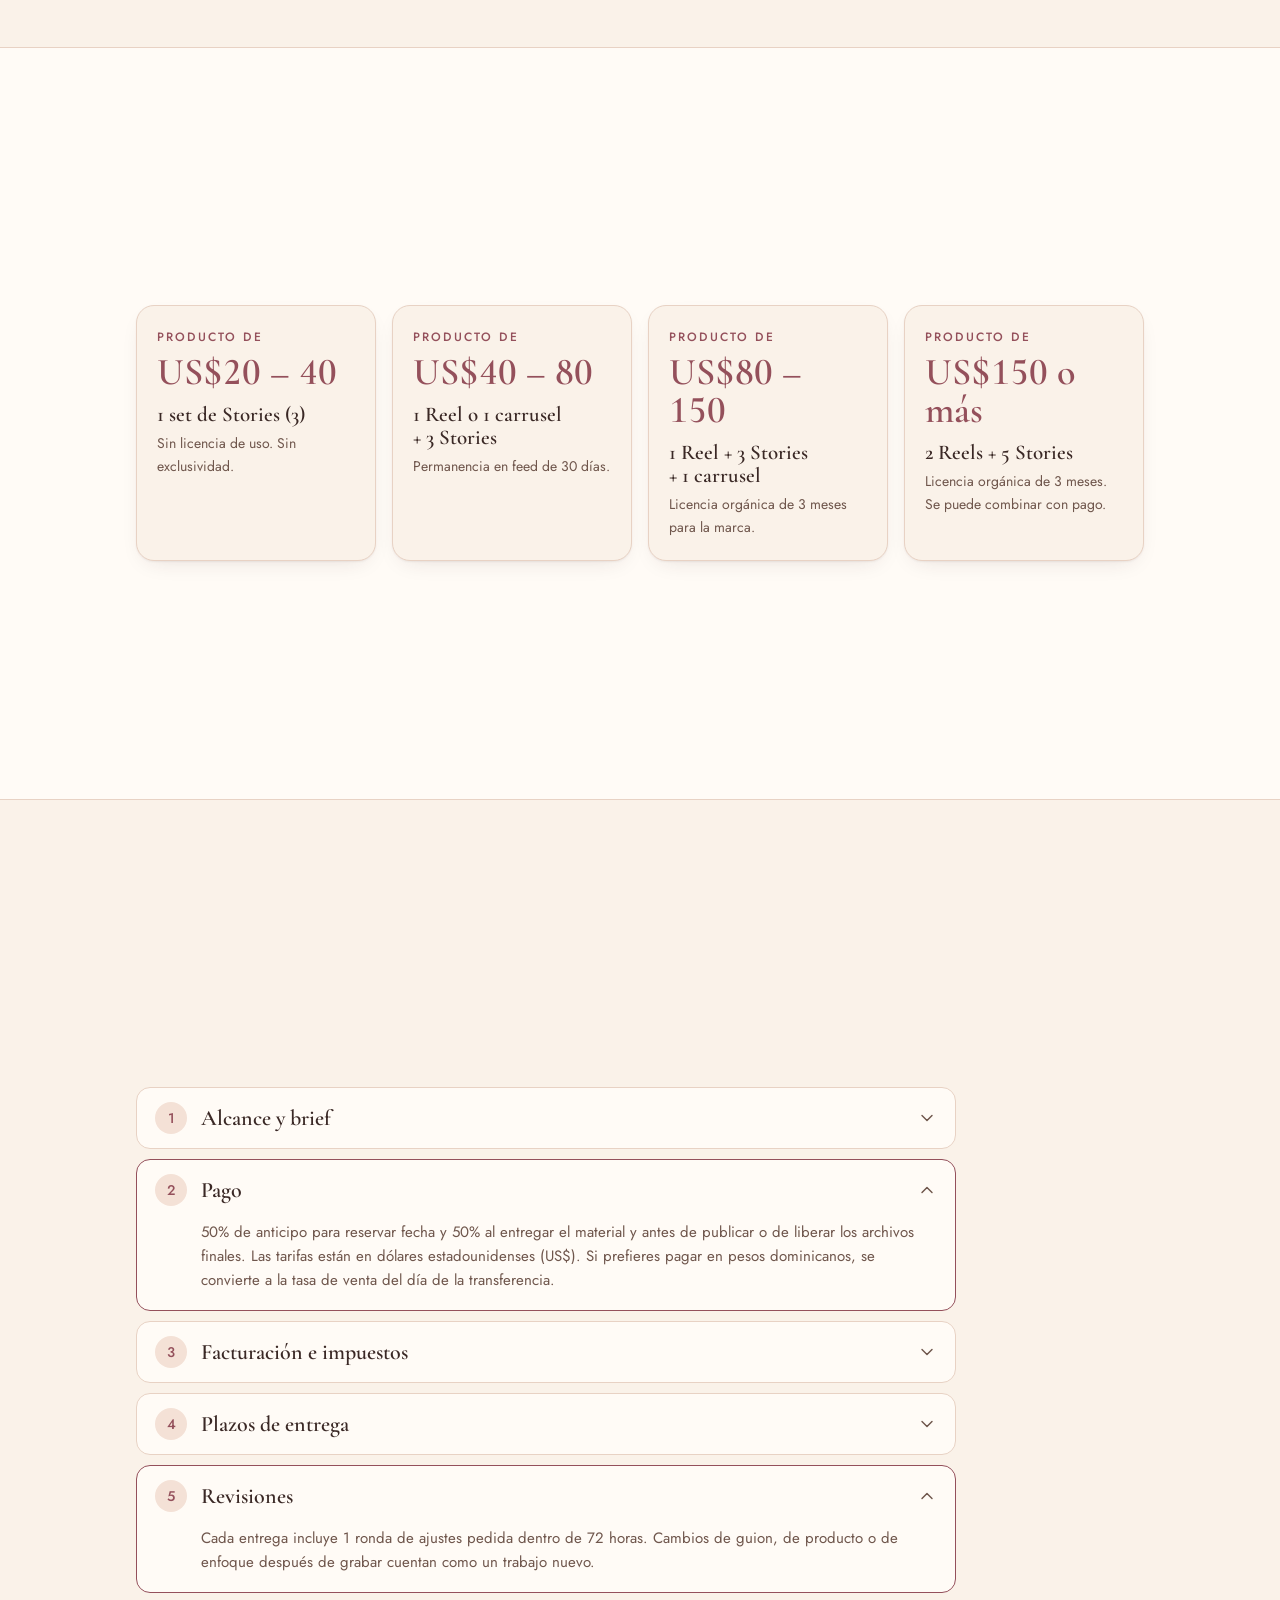
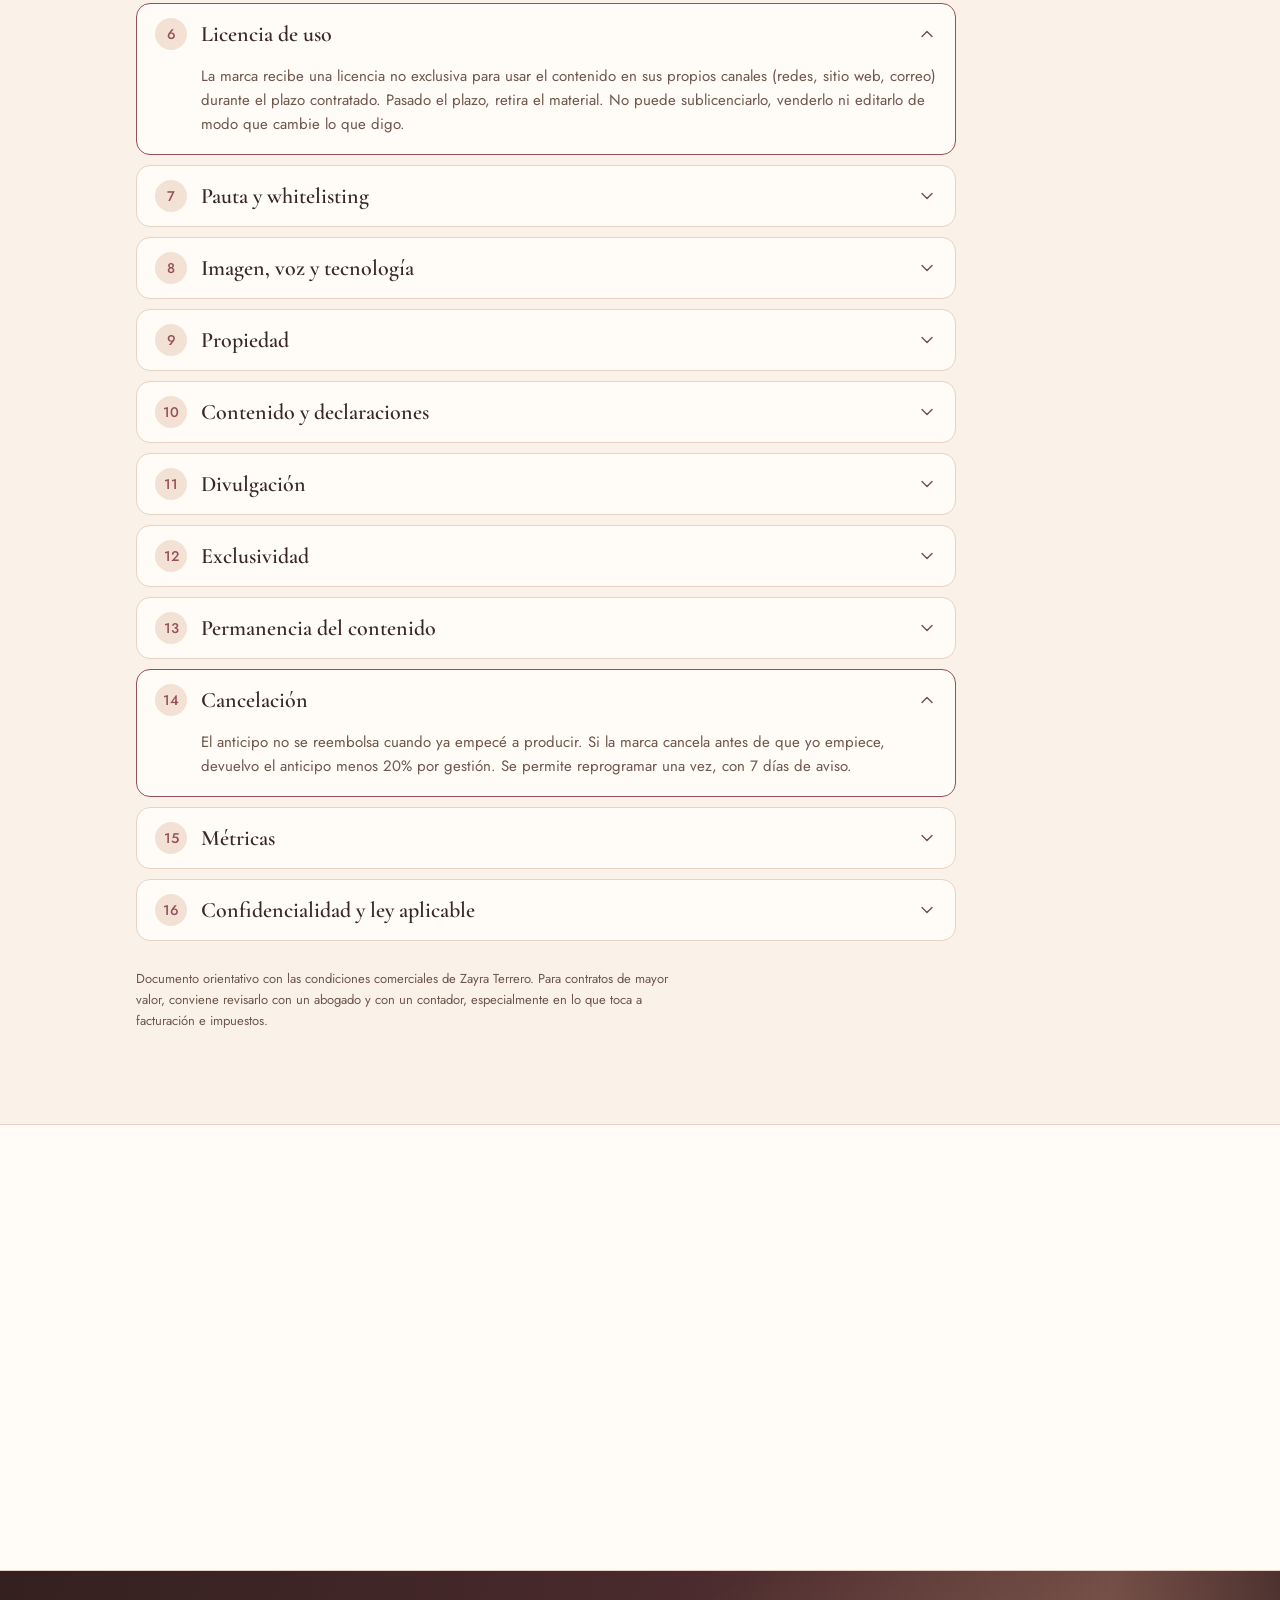
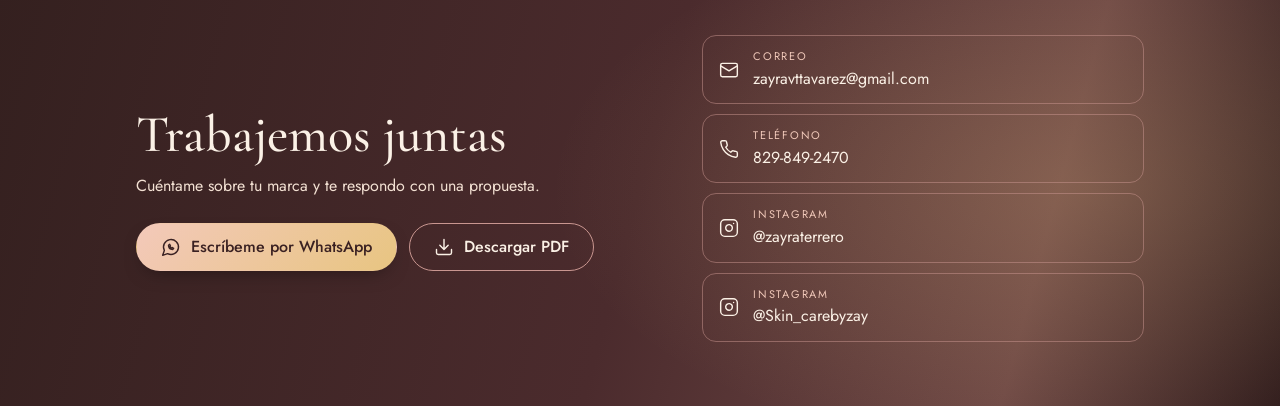
==== commit 4c6927ab: "OG, seguridad, menu movil y volver arriba" ====
--- a/index.html
+++ b/index.html
@@ -4,13 +4,18 @@
 <meta name="description" content="Tarifario 2026 de Zayra Terrero: contenido UGC e influencer de skincare y cuidado capilar en República Dominicana. Tarifas, licencias, canje y condiciones.">
 <meta name="theme-color" content="#3A2122">
 <meta property="og:type" content="website"><meta property="og:locale" content="es_DO"><meta property="og:title" content="Tarifario 2026 · Zayra Terrero"><meta property="og:description" content="Tarifario 2026 de Zayra Terrero: contenido UGC e influencer de skincare y cuidado capilar en República Dominicana. Tarifas, licencias, canje y condiciones.">
-<!-- Para la vista previa al compartir, agrega aquí: <meta property="og:image" content="https://TU-URL/img/zayra-retrato.jpg"> (la URL debe ser absoluta) -->
+<meta property="og:url" content="https://zayravttavarez-cpu.github.io/tarifario-influencer/"><meta property="og:site_name" content="Zayra Terrero">
+<meta property="og:image" content="https://zayravttavarez-cpu.github.io/tarifario-influencer/img/og-zayra.jpg"><meta property="og:image:width" content="1200"><meta property="og:image:height" content="630"><meta property="og:image:alt" content="Zayra Terrero, tarifario 2026 de influencer y UGC">
+<meta name="twitter:card" content="summary_large_image"><meta name="twitter:title" content="Tarifario 2026 · Zayra Terrero"><meta name="twitter:image" content="https://zayravttavarez-cpu.github.io/tarifario-influencer/img/og-zayra.jpg">
+<link rel="canonical" href="https://zayravttavarez-cpu.github.io/tarifario-influencer/">
+<meta http-equiv="Content-Security-Policy" content="default-src 'self'; script-src 'self'; style-src 'self'; img-src 'self' data:; font-src 'self'; object-src 'none'; base-uri 'self'; form-action 'none'">
+<meta name="referrer" content="strict-origin-when-cross-origin">
 <link rel="icon" href="data:image/svg+xml,%3Csvg xmlns='http://www.w3.org/2000/svg' viewBox='0 0 64 64'%3E%3Ccircle cx='32' cy='32' r='32' fill='%2394505B'/%3E%3Ctext x='32' y='43' font-family='Georgia,serif' font-size='34' font-style='italic' text-anchor='middle' fill='%23FBF1E6'%3EZ%3C/text%3E%3C/svg%3E">
 <link rel="preload" href="fonts/cormorant-garamond-600-normal.woff2" as="font" type="font/woff2" crossorigin>
 <link rel="preload" href="fonts/jost-400-normal.woff2" as="font" type="font/woff2" crossorigin>
-<script>document.documentElement.classList.add('js');try{var t=localStorage.getItem('theme');if(t)document.documentElement.setAttribute('data-theme',t)}catch(e){}</script>
+<script src="theme-init.js"></script>
 <link rel="stylesheet" href="styles.css"></head><body>
-<svg width="0" height="0" style="position:absolute" aria-hidden="true" focusable="false"><defs>
+<svg class="sprite" width="0" height="0" aria-hidden="true" focusable="false"><defs>
 <symbol id="i-wa" viewBox="0 0 24 24"><path d="M7.9 20A9 9 0 104 16.1L2 22z"/><path d="M9 10c0 3 2 5 5 5l1.2-1.4-2-1-.8.7a3 3 0 01-1.7-1.7l.7-.8-1-2z"/></symbol>
 <symbol id="i-mail" viewBox="0 0 24 24"><rect x="2" y="4" width="20" height="16" rx="2"/><path d="m22 7-10 6L2 7"/></symbol>
 <symbol id="i-phone" viewBox="0 0 24 24"><path d="M22 16.92v3a2 2 0 01-2.18 2 19.79 19.79 0 01-8.63-3.07 19.5 19.5 0 01-6-6 19.79 19.79 0 01-3.07-8.67A2 2 0 014.11 2h3a2 2 0 012 1.72c.13.96.36 1.9.7 2.81a2 2 0 01-.45 2.11L8.09 9.91a16 16 0 006 6l1.27-1.27a2 2 0 012.11-.45c.91.34 1.85.57 2.81.7A2 2 0 0122 16.92z"/></symbol>
@@ -18,6 +23,9 @@
 <symbol id="i-moon" viewBox="0 0 24 24"><path d="M12 3a6 6 0 009 9 9 9 0 11-9-9z"/></symbol>
 <symbol id="i-sun" viewBox="0 0 24 24"><circle cx="12" cy="12" r="4"/><path d="M12 2v2M12 20v2M4.93 4.93l1.41 1.41M17.66 17.66l1.41 1.41M2 12h2M20 12h2M6.34 17.66l-1.41 1.41M19.07 4.93l-1.41 1.41"/></symbol>
 <symbol id="i-dl" viewBox="0 0 24 24"><path d="M21 15v4a2 2 0 01-2 2H5a2 2 0 01-2-2v-4M7 10l5 5 5-5M12 15V3"/></symbol>
+<symbol id="i-menu" viewBox="0 0 24 24"><path d="M4 6h16M4 12h16M4 18h16"/></symbol>
+<symbol id="i-close" viewBox="0 0 24 24"><path d="M18 6 6 18M6 6l12 12"/></symbol>
+<symbol id="i-up" viewBox="0 0 24 24"><path d="m18 15-6-6-6 6"/></symbol>
 <symbol id="i-chev" viewBox="0 0 24 24"><path d="m6 9 6 6 6-6"/></symbol>
 <symbol id="i-cap" viewBox="0 0 24 24"><path d="M22 10v6M2 10l10-5 10 5-10 5z"/><path d="M6 12v5c3 3 9 3 12 0v-5"/></symbol>
 <symbol id="i-pin" viewBox="0 0 24 24"><path d="M20 10c0 6-8 12-8 12s-8-6-8-12a8 8 0 0116 0z"/><circle cx="12" cy="10" r="3"/></symbol>
@@ -35,8 +43,8 @@
 <a class="skip" href="#main">Saltar al contenido</a>
 <nav class="nav" aria-label="Principal"><div class="wrap nav-in">
 <a class="brand" href="#top">Zayra <em>Terrero</em></a>
-<div class="links"><a href="#alcance">Alcance</a><a href="#tarifas">Tarifas</a><a href="#licencias">Licencias</a><a href="#canje">Canje</a><a href="#condiciones">Condiciones</a><a href="#contratar">Contratar</a></div>
-<div class="nav-act"><button class="theme" type="button" aria-label="Cambiar entre modo claro y oscuro"><svg class="ico t-moon" aria-hidden="true"><use href="#i-moon"/></svg><svg class="ico t-sun" aria-hidden="true"><use href="#i-sun"/></svg></button><a class="btn btn-sm" href="https://wa.me/18298492470?text=Hola%20Zayra%2C%20quiero%20cotizar%20contenido%20para%20mi%20marca." target="_blank" rel="noopener"><svg class="ico" aria-hidden="true"><use href="#i-wa"/></svg><span>Cotizar</span></a></div>
+<div class="links" id="links"><a href="#alcance">Alcance</a><a href="#tarifas">Tarifas</a><a href="#licencias">Licencias</a><a href="#canje">Canje</a><a href="#condiciones">Condiciones</a><a href="#contratar">Contratar</a></div>
+<div class="nav-act"><button class="theme" type="button" aria-label="Cambiar entre modo claro y oscuro"><svg class="ico t-moon" aria-hidden="true"><use href="#i-moon"/></svg><svg class="ico t-sun" aria-hidden="true"><use href="#i-sun"/></svg></button><a class="btn btn-sm" href="https://wa.me/18298492470?text=Hola%20Zayra%2C%20quiero%20cotizar%20contenido%20para%20mi%20marca." target="_blank" rel="noopener"><svg class="ico" aria-hidden="true"><use href="#i-wa"/></svg><span>Cotizar</span></a><button class="burger" type="button" aria-label="Abrir menú" aria-expanded="false" aria-controls="links"><svg class="ico b-open" aria-hidden="true"><use href="#i-menu"/></svg><svg class="ico b-close" aria-hidden="true"><use href="#i-close"/></svg></button></div>
 </div></nav>
 
 <header class="hero" id="top"><div class="wrap">
@@ -115,5 +123,6 @@
 <li><a href="https://instagram.com/Skin_carebyzay" target="_blank" rel="noopener"><svg class="ico" aria-hidden="true"><use href="#i-ig"/></svg><span><small>Instagram</small>@Skin_carebyzay</span></a></li>
 </ul>
 </div></footer>
+<a class="totop" href="#top" aria-label="Volver arriba"><svg class="ico" aria-hidden="true"><use href="#i-up"/></svg></a>
 <script src="script.js" defer></script>
 </body></html>
--- a/styles.css
+++ b/styles.css
@@ -15,6 +15,7 @@
 :focus-visible{outline:2px solid var(--accent);outline-offset:3px;border-radius:6px}
 .eyebrow{font-size:12px;letter-spacing:.18em;text-transform:uppercase;color:var(--accent);font-weight:500}
 .ico{width:20px;height:20px;flex:none;fill:none;stroke:currentColor;stroke-width:1.7;stroke-linecap:round;stroke-linejoin:round}
+.sprite{position:absolute}
 .skip{position:absolute;left:-999px;top:8px;background:var(--surface);color:var(--ink);padding:8px 14px;border-radius:8px;z-index:100}
 .skip:focus{left:8px}
 
@@ -38,8 +39,15 @@
 .links a{padding:8px 12px;border-radius:999px;font-size:14.5px;text-decoration:none;color:var(--muted);transition:color .2s,background .2s}
 .links a:hover{color:var(--ink);background:var(--soft)}
 .nav-act{display:flex;align-items:center;gap:10px}
-.theme{width:40px;height:40px;border-radius:50%;border:1px solid var(--line);background:transparent;color:var(--ink);display:grid;place-items:center;cursor:pointer;transition:background .2s}
-.theme:hover{background:var(--soft)}
+.theme,.burger{width:40px;height:40px;border-radius:50%;border:1px solid var(--line);background:transparent;color:var(--ink);display:grid;place-items:center;cursor:pointer;transition:background .2s}
+.theme:hover,.burger:hover{background:var(--soft)}
+.burger{display:none}
+.b-close{display:none}
+.nav.open .b-open{display:none}
+.nav.open .b-close{display:block}
+.totop{position:fixed;right:max(16px,env(safe-area-inset-right,0px));bottom:max(16px,env(safe-area-inset-bottom,0px));z-index:40;width:48px;height:48px;border-radius:50%;display:grid;place-items:center;background:var(--accent);color:var(--surface);box-shadow:var(--shadow-up);opacity:0;visibility:hidden;transform:translateY(8px);transition:opacity .25s var(--ease),transform .25s var(--ease),visibility .25s}
+.totop.show{opacity:1;visibility:visible;transform:none}
+.totop:hover{filter:brightness(1.1)}
 .t-sun{display:none}
 :root[data-theme="dark"] .t-moon{display:none}
 :root[data-theme="dark"] .t-sun{display:block}
@@ -148,7 +156,7 @@
 /* Pasos */
 .steps{display:grid;grid-template-columns:repeat(5,1fr);gap:14px;margin:0;padding:0;list-style:none;counter-reset:s}
 .steps li{counter-increment:s;position:relative;background:var(--bg);border:1px solid var(--line);border-radius:16px;padding:18px 16px;box-shadow:var(--shadow)}
-.steps li:after{content:counter(s);position:absolute;top:12px;right:16px;font-family:'Cormorant Garamond',serif;font-size:34px;color:var(--line);line-height:1}
+.steps li:after{content:counter(s);position:absolute;top:12px;right:16px;font-family:'Cormorant Garamond',serif;font-size:44px;font-weight:600;color:var(--accent);opacity:.85;line-height:1;font-variant-numeric:lining-nums}
 .step-ico{width:36px;height:36px;padding:8px;border-radius:50%;background:var(--soft);color:var(--accent);margin-bottom:10px}
 .steps b{display:block}
 .steps span{font-size:14px;color:var(--muted)}
@@ -167,8 +175,8 @@
 .js .reveal{opacity:0;transform:translateY(16px);transition:opacity .6s var(--ease),transform .6s var(--ease)}
 .js .reveal.in{opacity:1;transform:none}
 
-@media (max-width:900px){.cards.c4{grid-template-columns:repeat(2,1fr)}.links{display:none}.nav-act{margin-left:auto}.steps{grid-template-columns:repeat(3,1fr)}}
+@media (max-width:900px){.cards.c4{grid-template-columns:repeat(2,1fr)}.nav-act{margin-left:auto}.burger{display:grid}.links{display:none;position:absolute;top:var(--nav-h);left:0;right:0;flex-direction:column;gap:2px;margin:0;padding:8px max(16px,env(safe-area-inset-left,0px)) 14px;background:var(--bg);border-bottom:1px solid var(--line);box-shadow:var(--shadow-up)}.nav.open .links{display:flex}.links a{padding:14px 12px;font-size:17px;color:var(--ink)}.steps{grid-template-columns:repeat(3,1fr)}}
 @media (max-width:820px){.hero .wrap,.about,.two,.contact .wrap{grid-template-columns:1fr}.portrait{justify-self:center;max-width:320px}.about-img{margin:0 18px 0 0}.stats{grid-template-columns:repeat(2,1fr)}.cards{grid-template-columns:repeat(2,1fr)}.rules{grid-template-columns:1fr}section{padding-block:56px}.hero .cta{margin-bottom:40px}}
 @media (max-width:520px){.cards,.cards.c4,.steps,.stats{grid-template-columns:1fr}.brand{font-size:21px}.btn{width:100%}.btn-sm{width:auto}.cta{flex-direction:column}details p{padding-left:18px}}
 @media (prefers-reduced-motion: reduce){html{scroll-behavior:auto}*,*:before,*:after{transition:none!important;animation:none!important}.js .reveal{opacity:1;transform:none}}
-@media print{.nav,.theme,.cta,.btn,.skip,.tier .seg{display:none!important}.js .reveal{opacity:1!important;transform:none!important}.hero .wrap{padding-top:36px}.hero .cta{margin:0}section{padding-block:36px;break-inside:auto}.card,.callout,.steps li,.rule,details,.tbl{break-inside:avoid;box-shadow:none}.tier{position:static}h2,h3{break-after:avoid}.card:hover{transform:none}[data-tier] .t-b,[data-tier] .t-e{display:inline}.t-e+.t-b:before{content:" · "}.card .price .t-e+.t-b{margin-left:.3em}.channels a{border-color:#C99690}}
+@media print{.totop,.burger,.nav,.theme,.cta,.btn,.skip,.tier .seg{display:none!important}.js .reveal{opacity:1!important;transform:none!important}.hero .wrap{padding-top:36px}.hero .cta{margin:0}section{padding-block:36px;break-inside:auto}.card,.callout,.steps li,.rule,details,.tbl{break-inside:avoid;box-shadow:none}.tier{position:static}h2,h3{break-after:avoid}.card:hover{transform:none}[data-tier] .t-b,[data-tier] .t-e{display:inline}.t-e+.t-b:before{content:" · "}.card .price .t-e+.t-b{margin-left:.3em}.channels a{border-color:#C99690}}
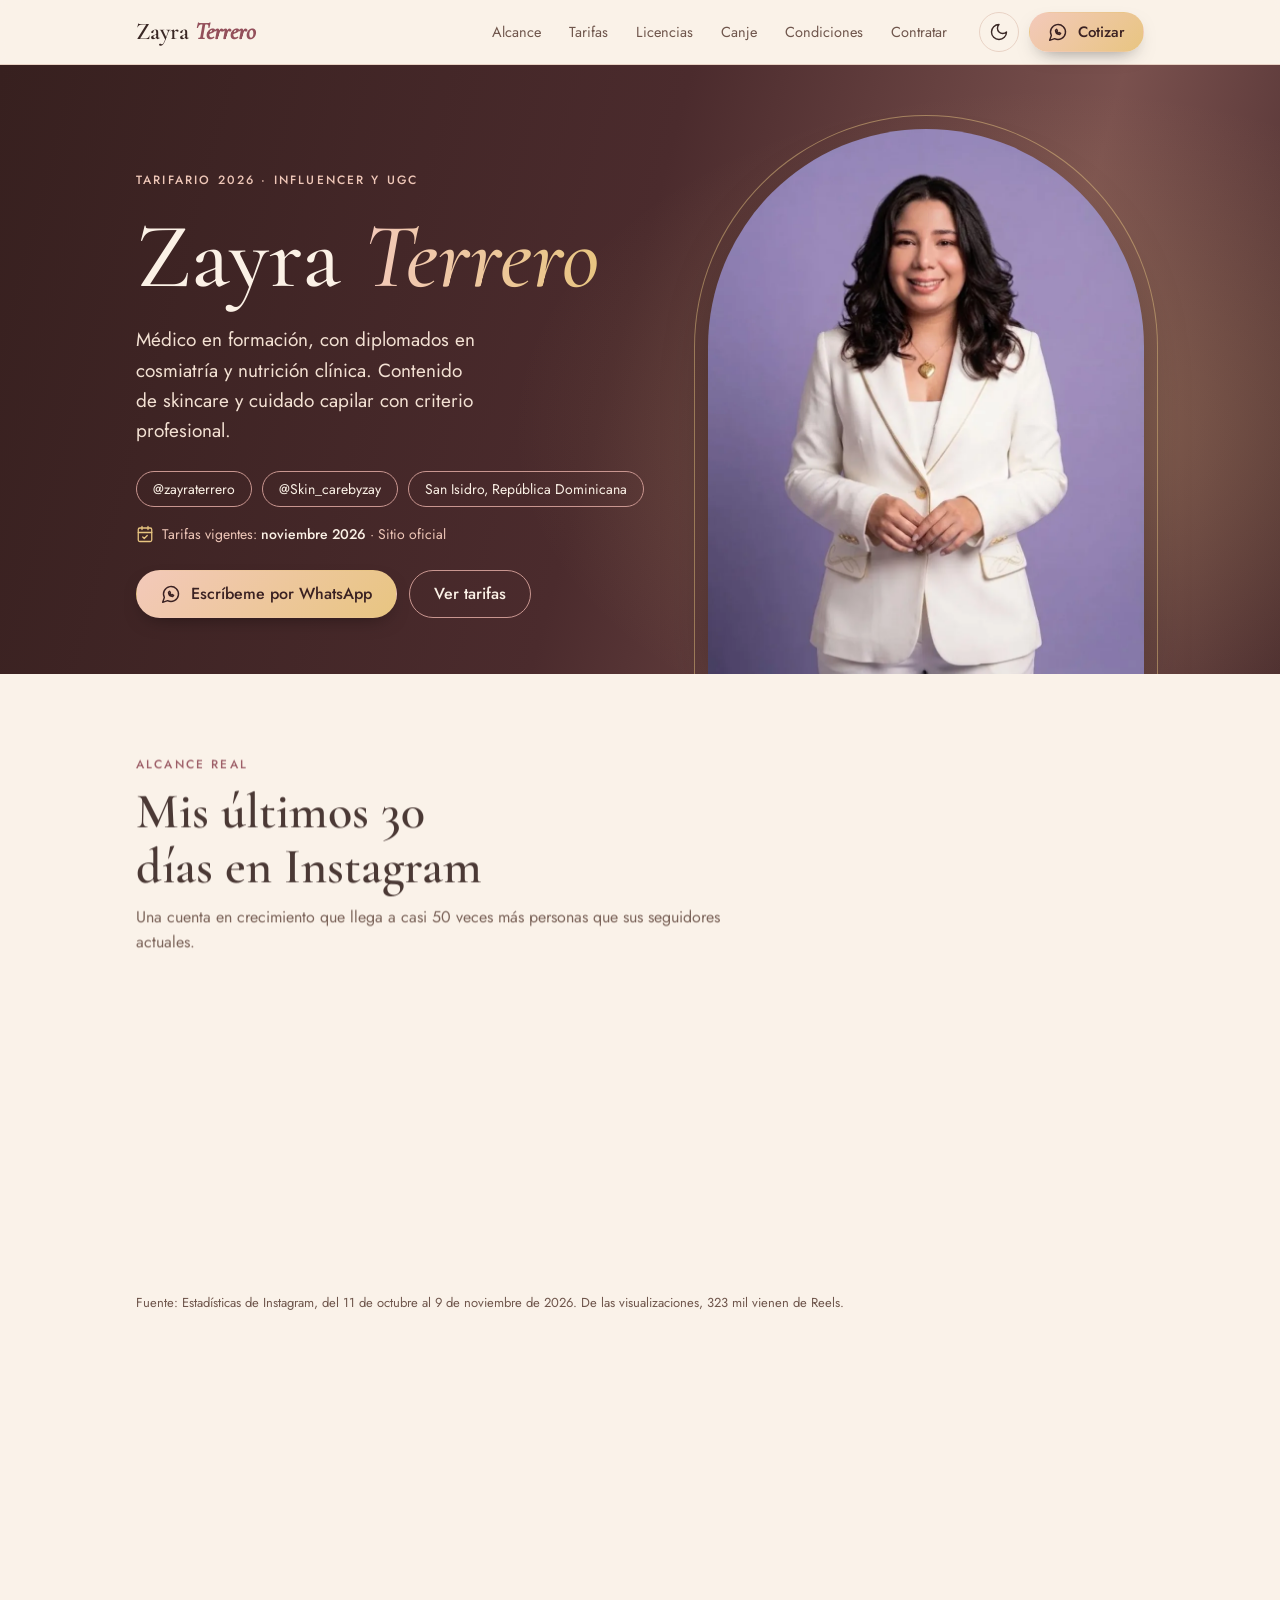
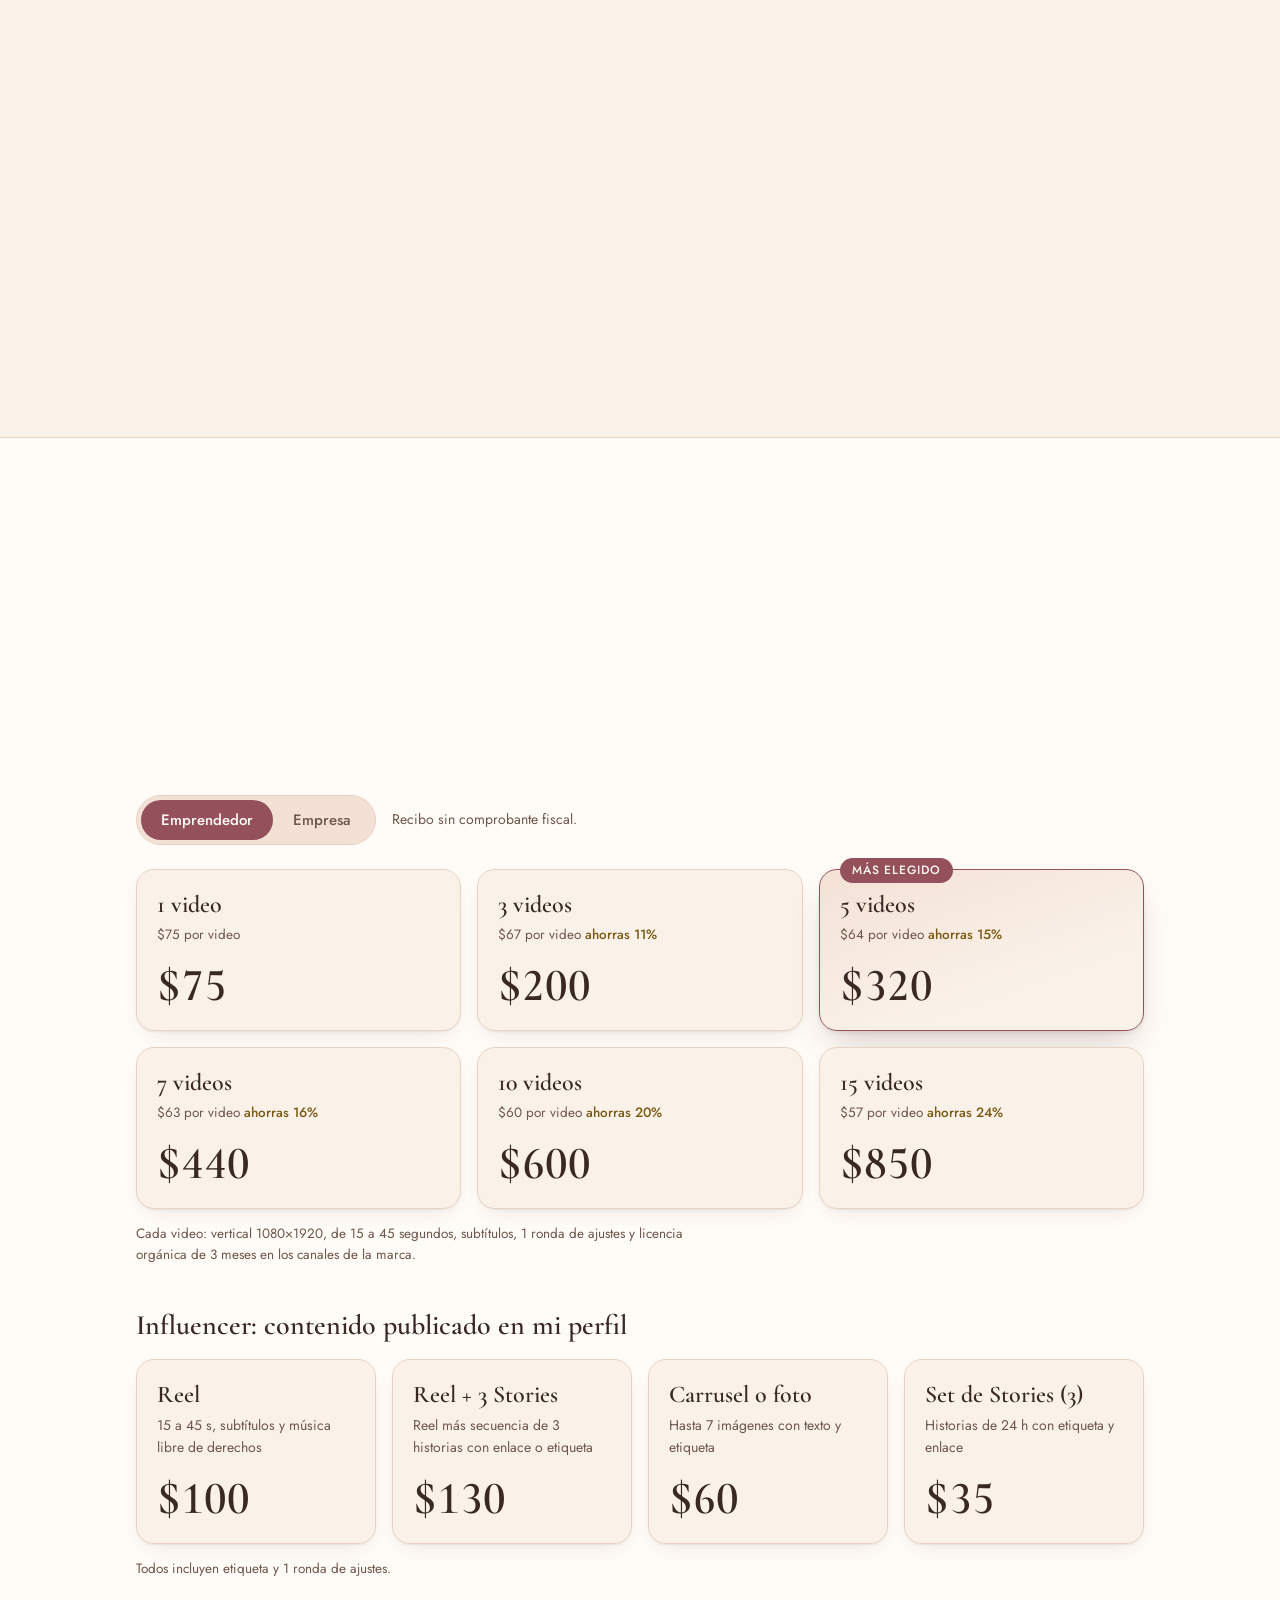
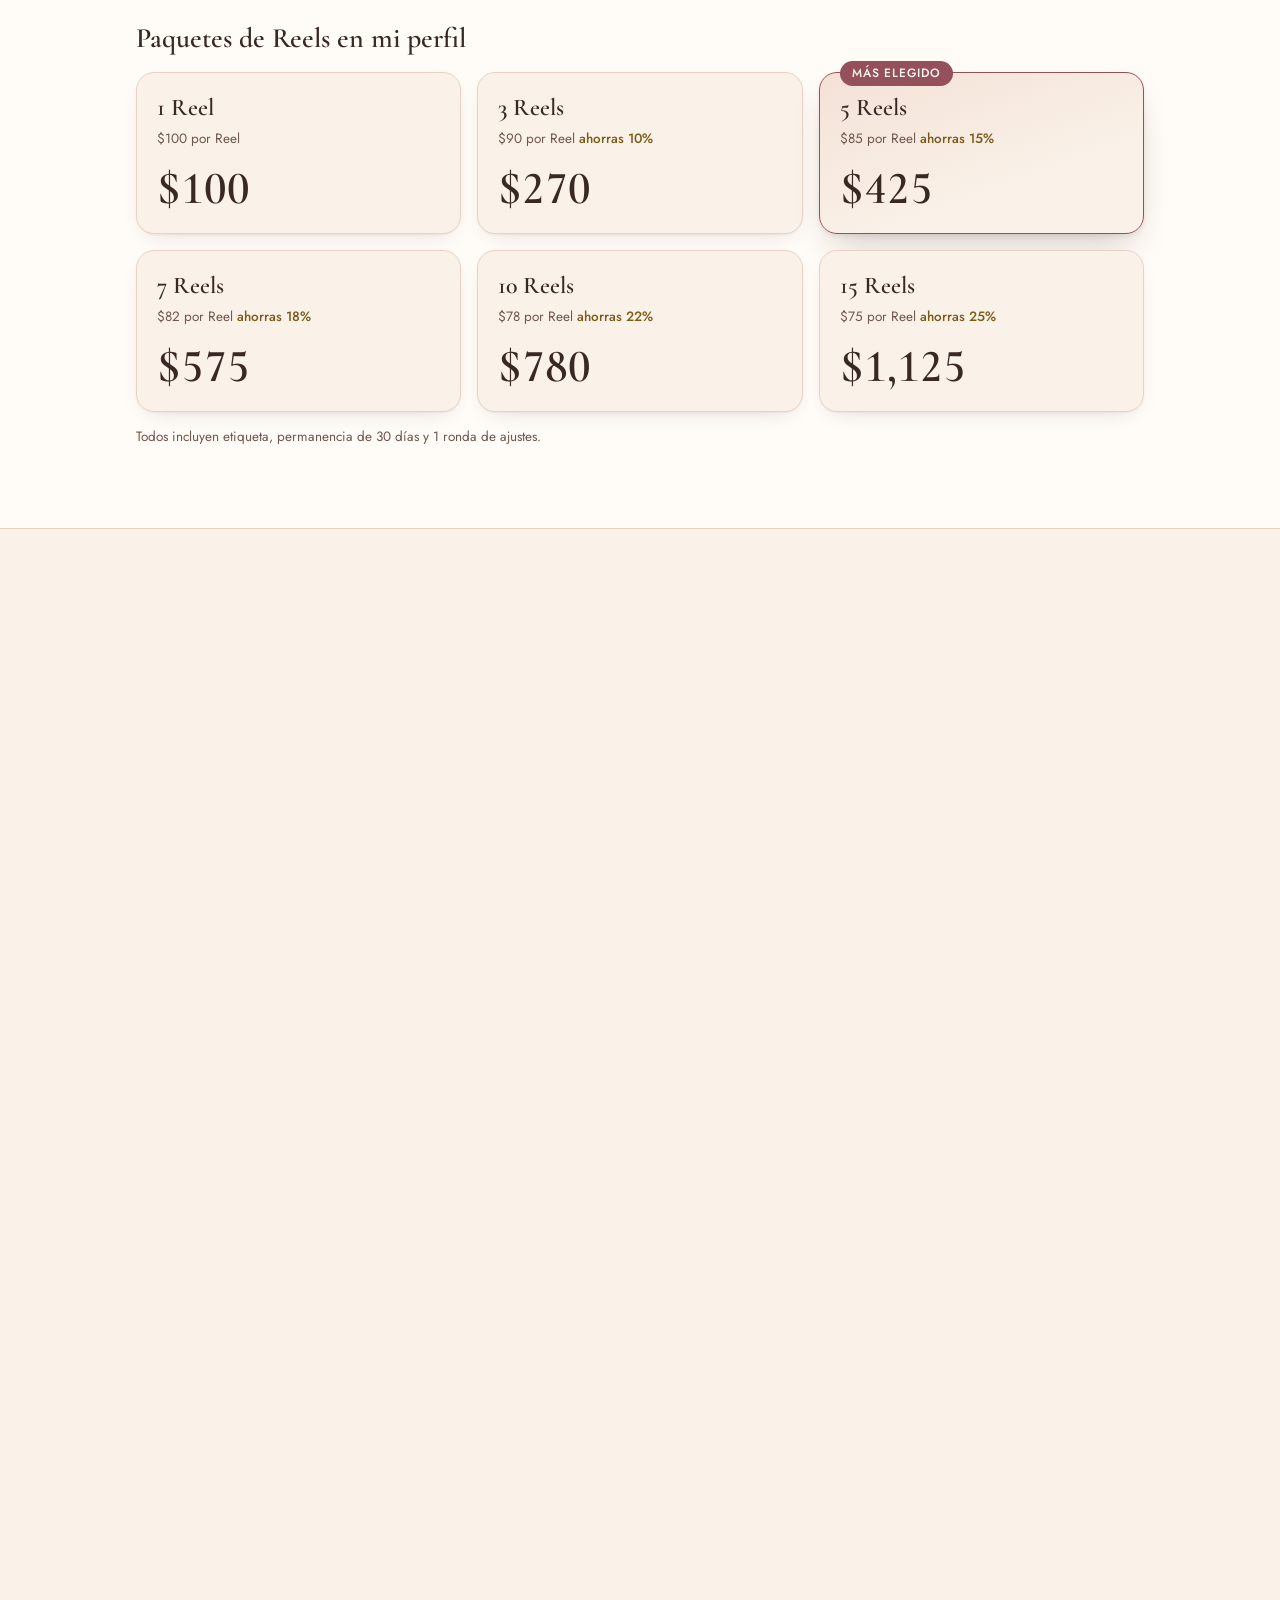
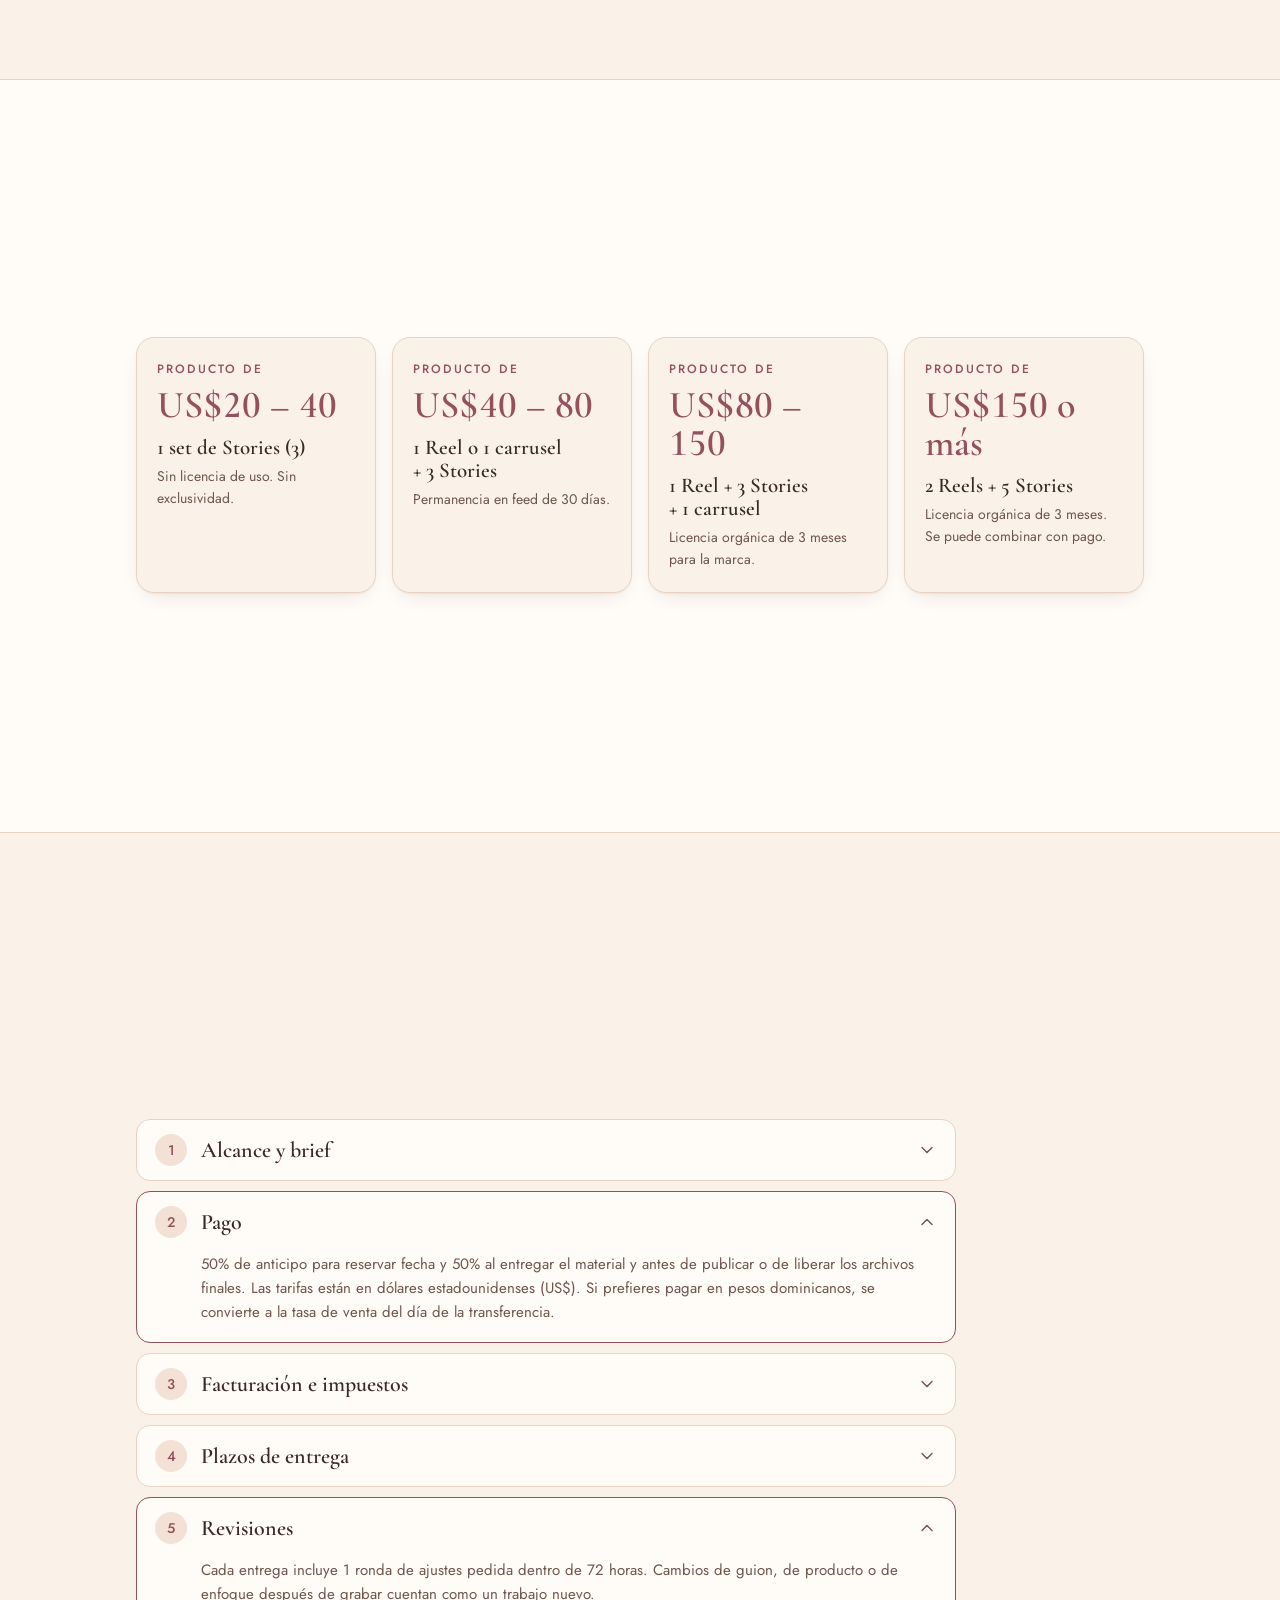
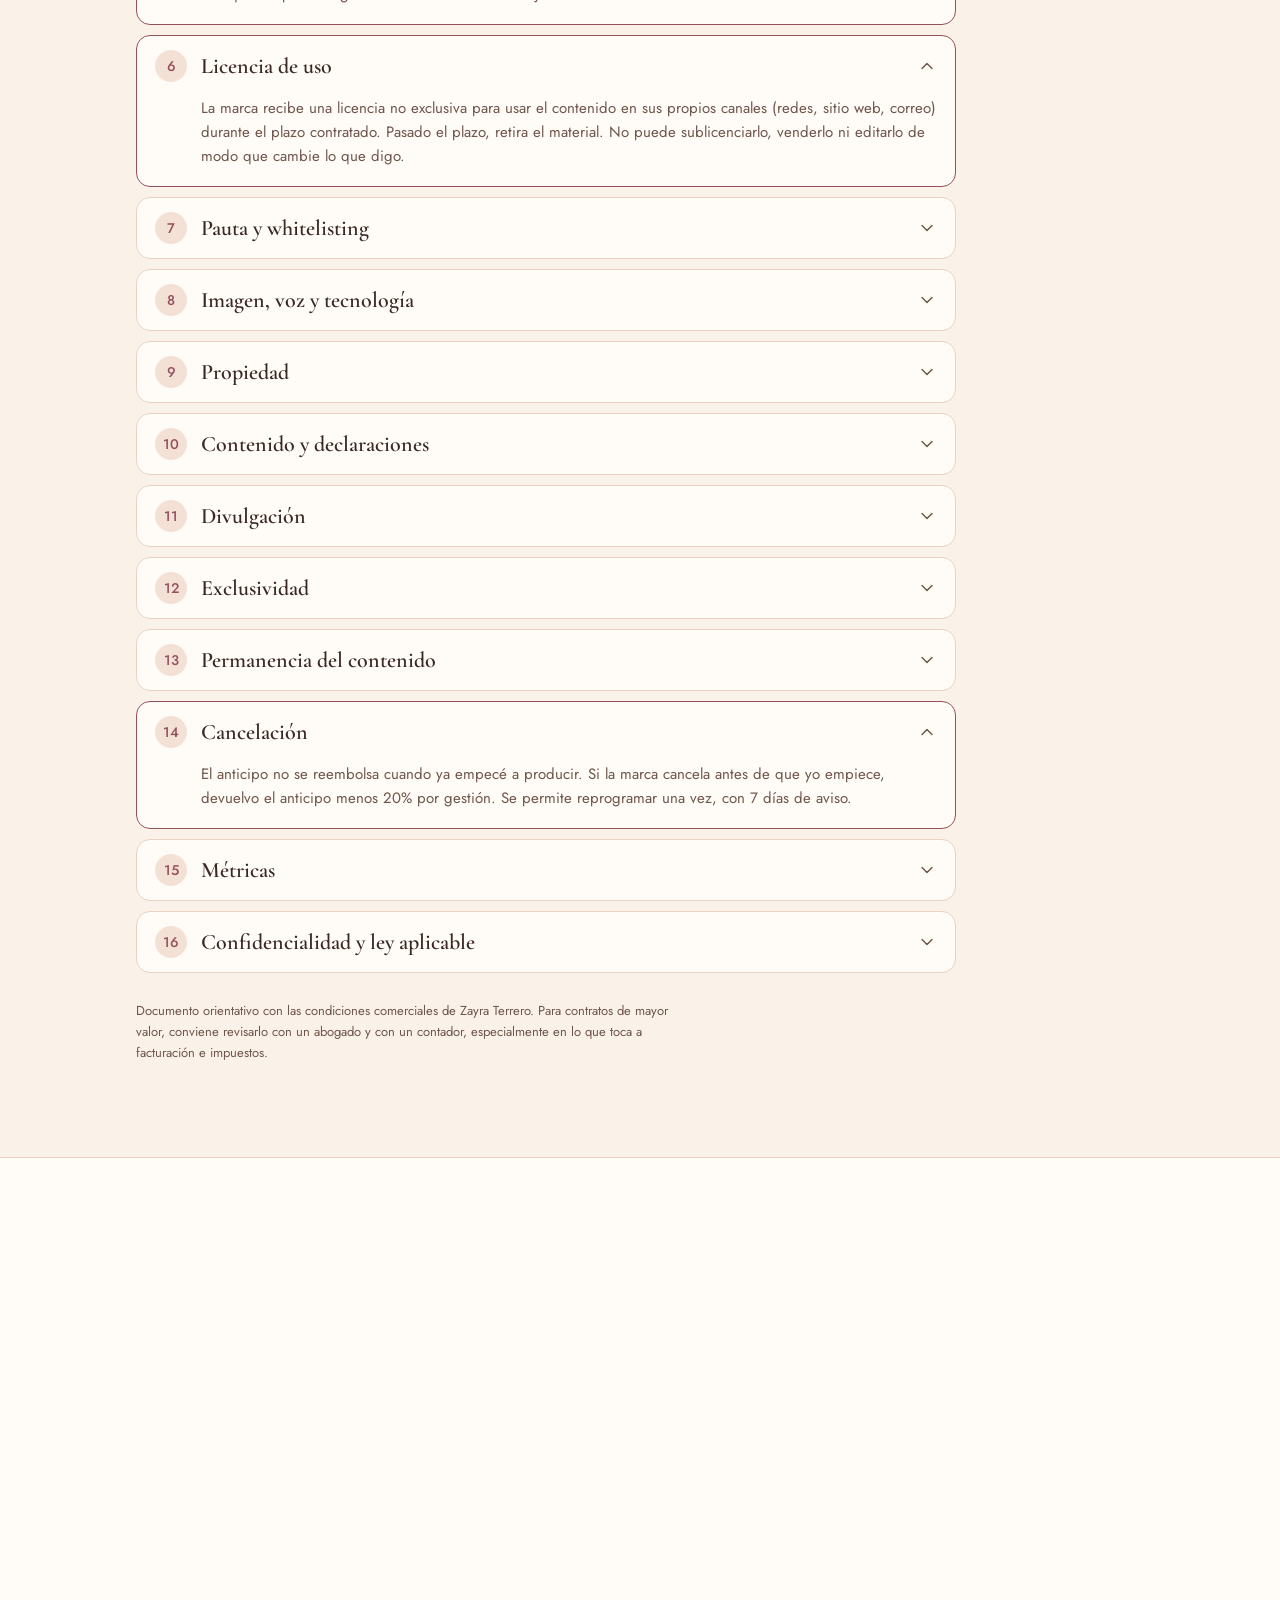
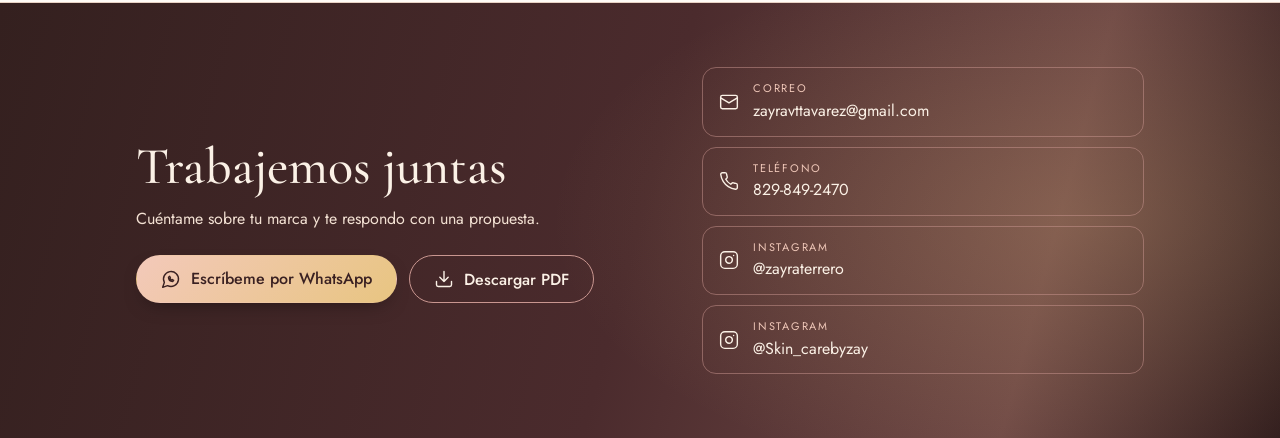
==== commit 638ca202: "vigencia tarifas" ====
--- a/index.html
+++ b/index.html
@@ -52,6 +52,7 @@
 <h1>Zayra <em>Terrero</em></h1>
 <p class="lead">Médico en formación, con diplomados en cosmiatría y nutrición clínica. Contenido de skincare y cuidado capilar con criterio profesional.</p>
 <ul class="handles"><li>@zayraterrero</li><li>@Skin_carebyzay</li><li>San Isidro, República Dominicana</li></ul>
+<p class="vig"><svg class="ico" aria-hidden="true"><use href="#i-check"/></svg><span>Tarifas vigentes: <b>noviembre 2026</b> · Sitio oficial</span></p>
 <div class="cta"><a class="btn" href="https://wa.me/18298492470?text=Hola%20Zayra%2C%20quiero%20cotizar%20contenido%20para%20mi%20marca." target="_blank" rel="noopener"><svg class="ico" aria-hidden="true"><use href="#i-wa"/></svg><span>Escríbeme por WhatsApp</span></a><a class="btn btn-ghost" href="#tarifas"><span>Ver tarifas</span></a></div></div>
 <div class="portrait"><picture><source srcset="img/zayra-retrato.webp" type="image/webp"><img src="img/zayra-retrato.jpg" width="880" height="1183" alt="Zayra Terrero con blazer blanco sobre fondo lila" fetchpriority="high"></picture></div>
 </div></header>
@@ -71,7 +72,7 @@
 </div></section>
 
 <section class="alt" id="tarifas" data-tier="e"><div class="wrap">
-<div class="sec-head reveal"><span class="eyebrow">Tarifas</span><h2>Contenido para tus canales (UGC)</h2><p>Grabo y edito videos que tu marca publica en sus propias cuentas y en su pauta. No se publica en mi perfil.</p></div>
+<div class="sec-head reveal"><span class="eyebrow">Tarifas</span><h2>Contenido para tus canales (UGC)</h2><p>Grabo y edito videos que tu marca publica en sus propias cuentas y en su pauta. No se publica en mi perfil.</p><p class="vig"><svg class="ico" aria-hidden="true"><use href="#i-check"/></svg><span>Tarifas vigentes: <b>noviembre 2026</b>. Las cotizaciones valen 15 días.</span></p></div>
 <div class="tier" role="group" aria-label="Tipo de facturación">
 <div class="seg"><button type="button" data-set="e" aria-pressed="true">Emprendedor</button><button type="button" data-set="b" aria-pressed="false">Empresa</button></div>
 <p class="tier-note"><span class="t-e">Recibo sin comprobante fiscal.</span><span class="t-b">Con comprobante fiscal, ITBIS 18% incluido.</span></p>
--- a/styles.css
+++ b/styles.css
@@ -62,6 +62,12 @@
 .hero p.lead{font-size:19px;max-width:32ch;color:#F3E1D3;margin:0 0 24px}
 .handles{display:flex;gap:10px;flex-wrap:wrap;margin:0 0 28px;padding:0;list-style:none}
 .handles li{border:1px solid #C99690;border-radius:999px;padding:6px 16px;font-size:14px;color:#FBF1E6}
+.vig{display:flex;align-items:center;gap:8px;margin:0;font-size:14px;color:var(--muted)}
+.vig .ico{width:18px;height:18px;color:var(--accent)}
+.vig b{font-weight:500;color:var(--ink)}
+.hero .vig{margin:-12px 0 24px;color:#EFC7B8}
+.hero .vig .ico{color:#E8C581}
+.hero .vig b{color:#FBF1E6}
 .hero .cta{margin-bottom:56px}
 .portrait{position:relative;justify-self:end;width:100%;max-width:440px}
 .portrait:before{content:"";position:absolute;inset:-14px -14px 0;border:1px solid rgba(232,197,129,.5);border-radius:240px 240px 0 0;border-bottom:0}
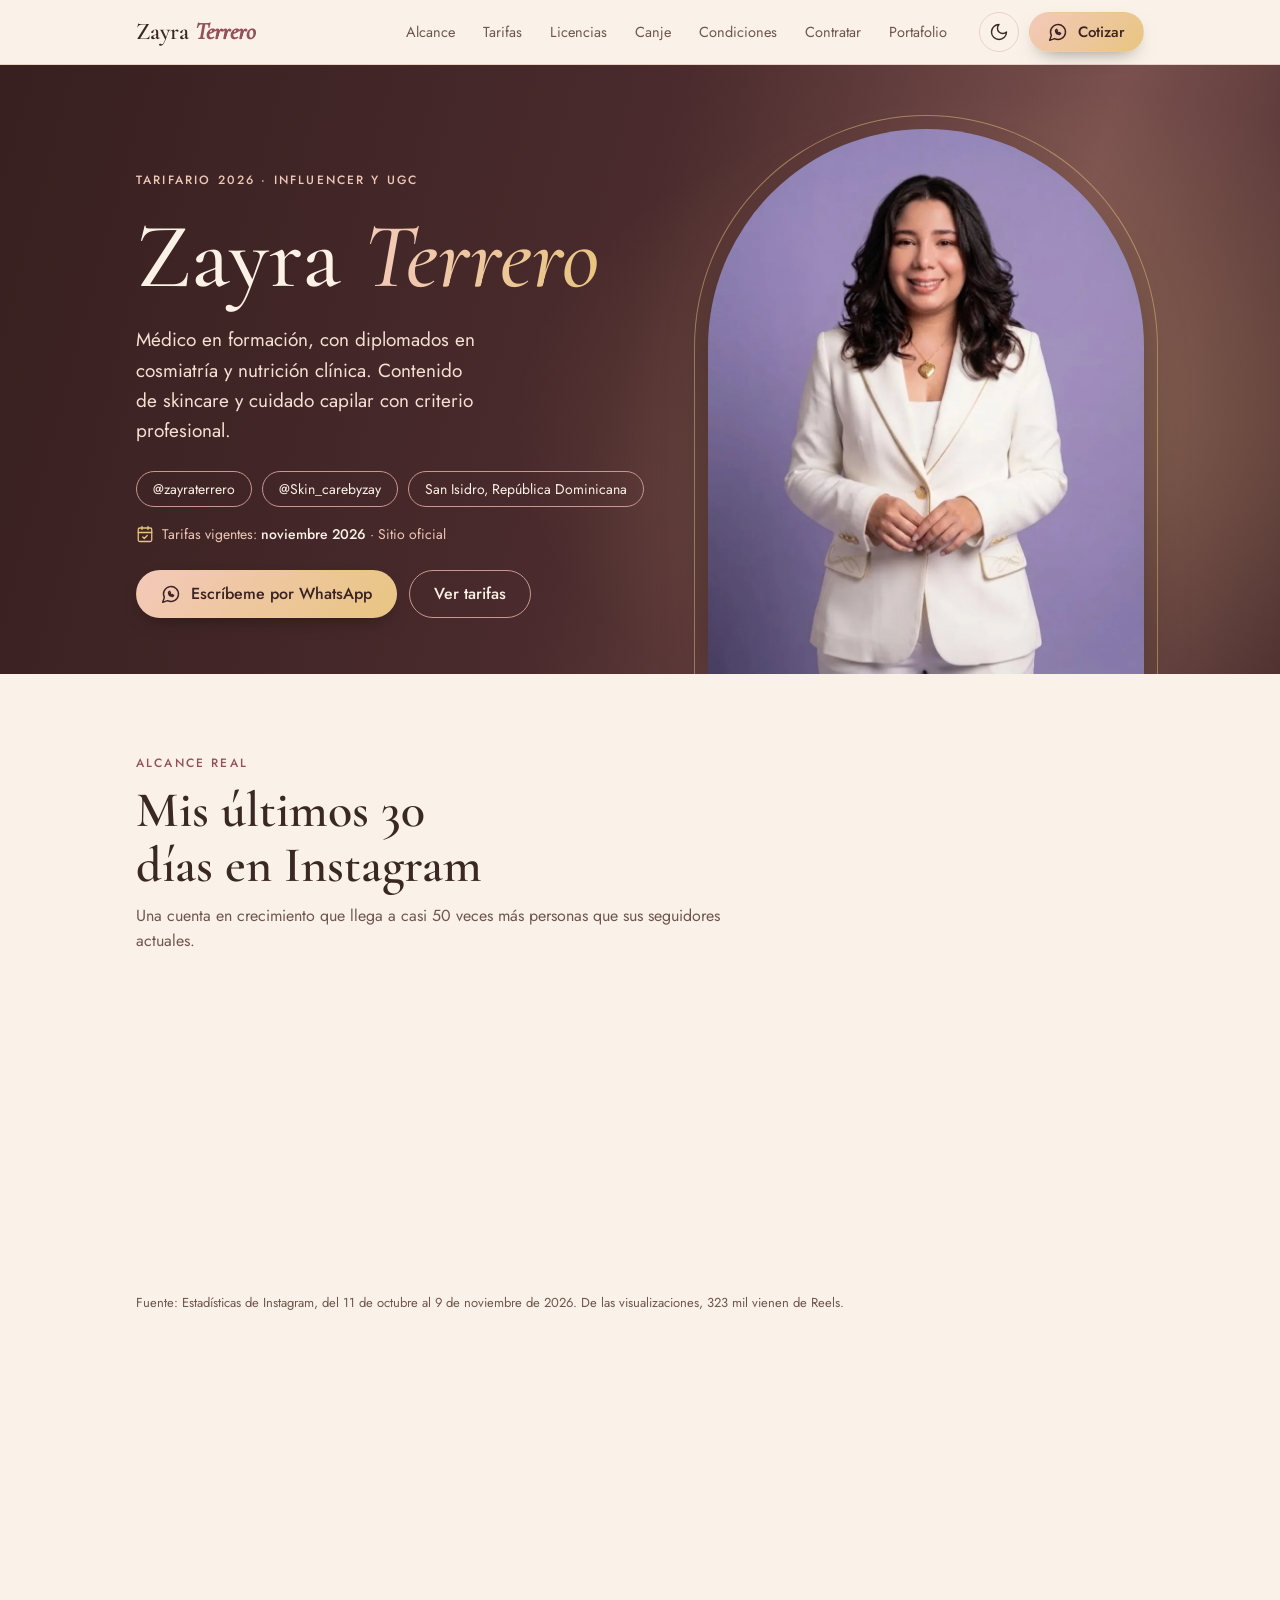
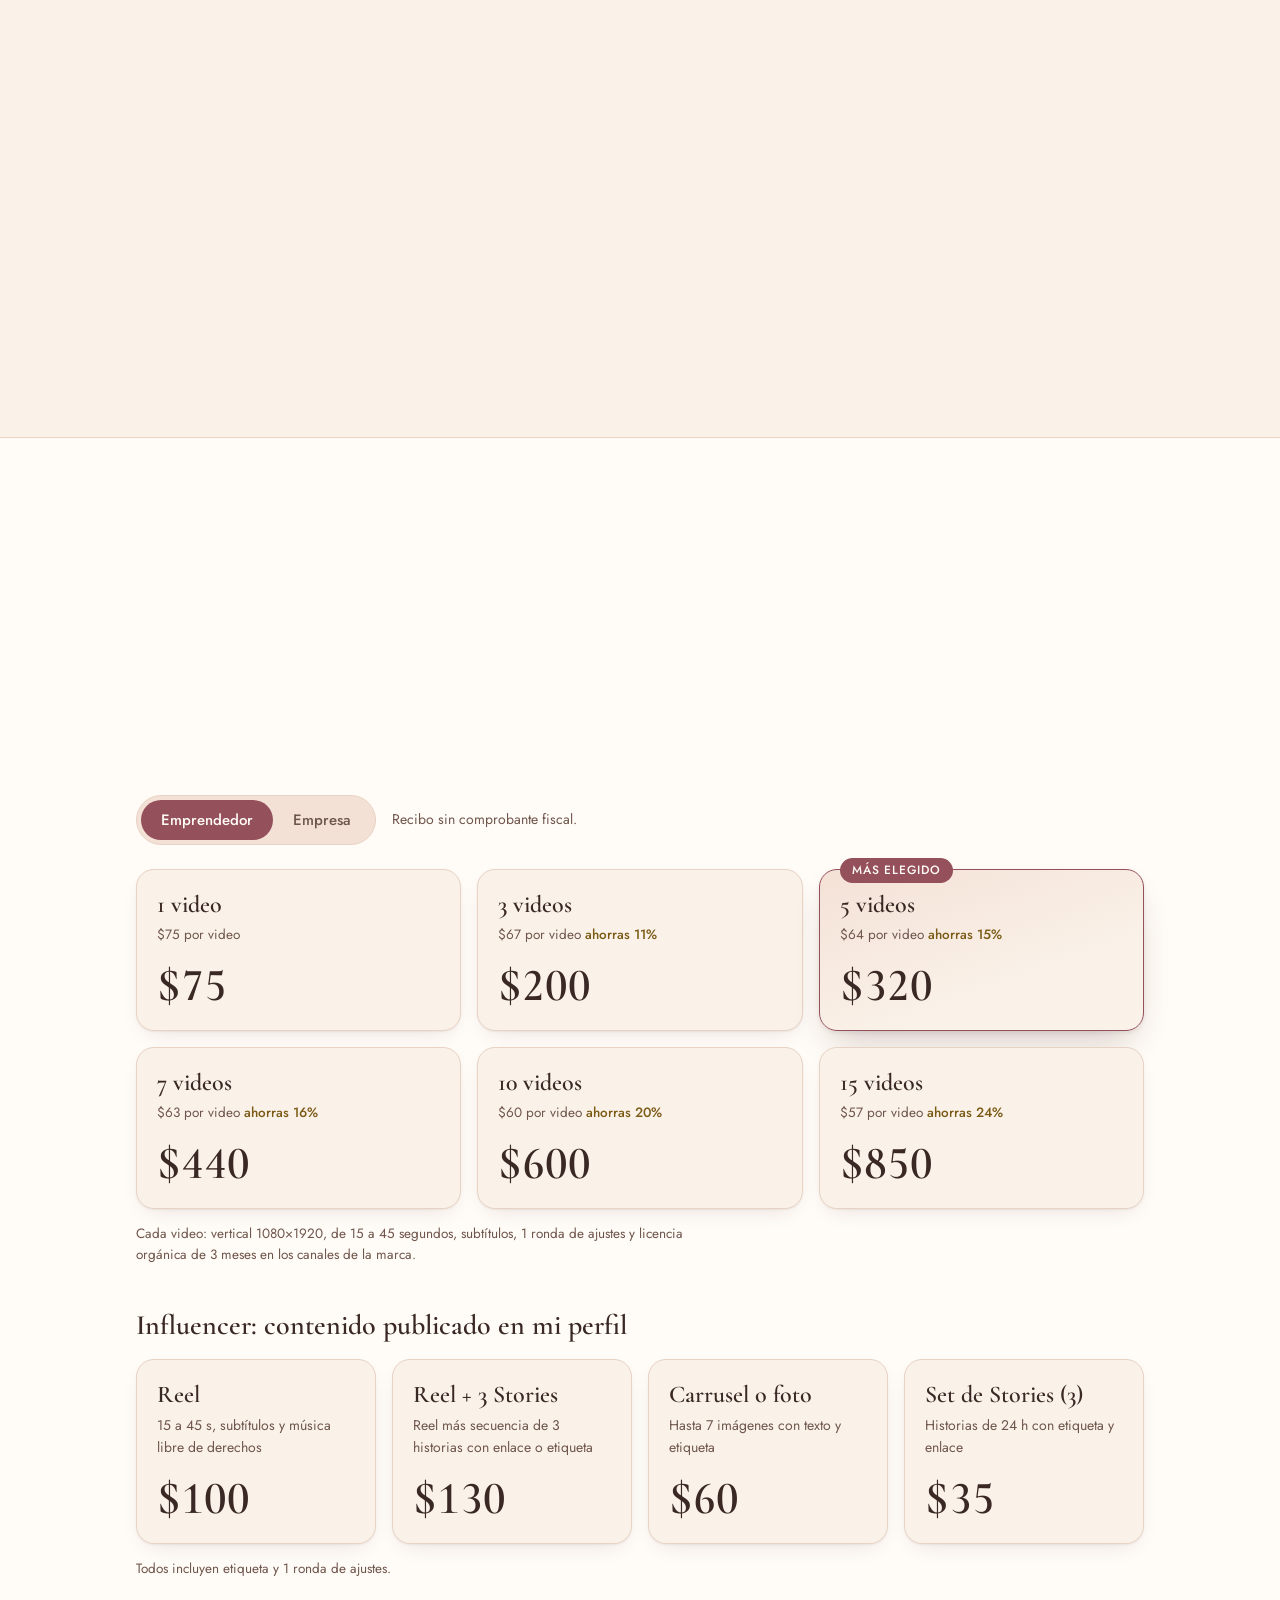
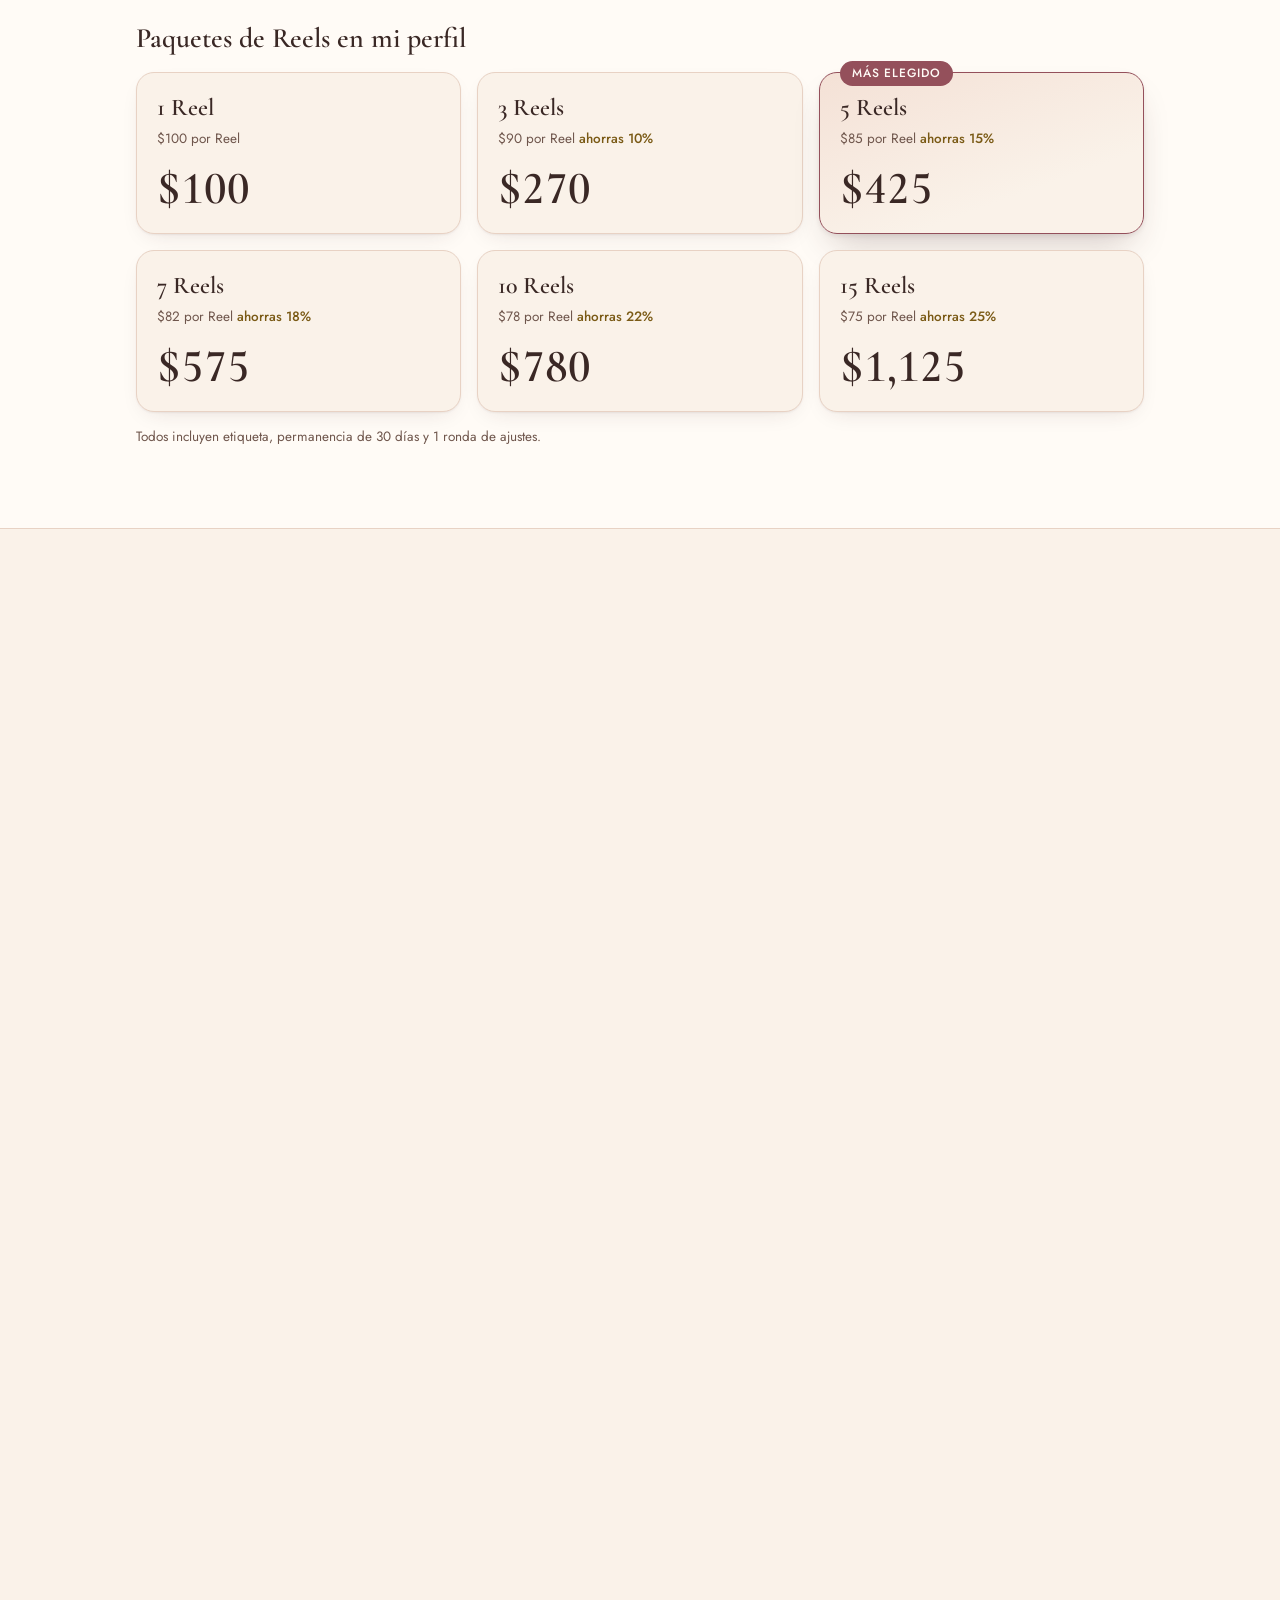
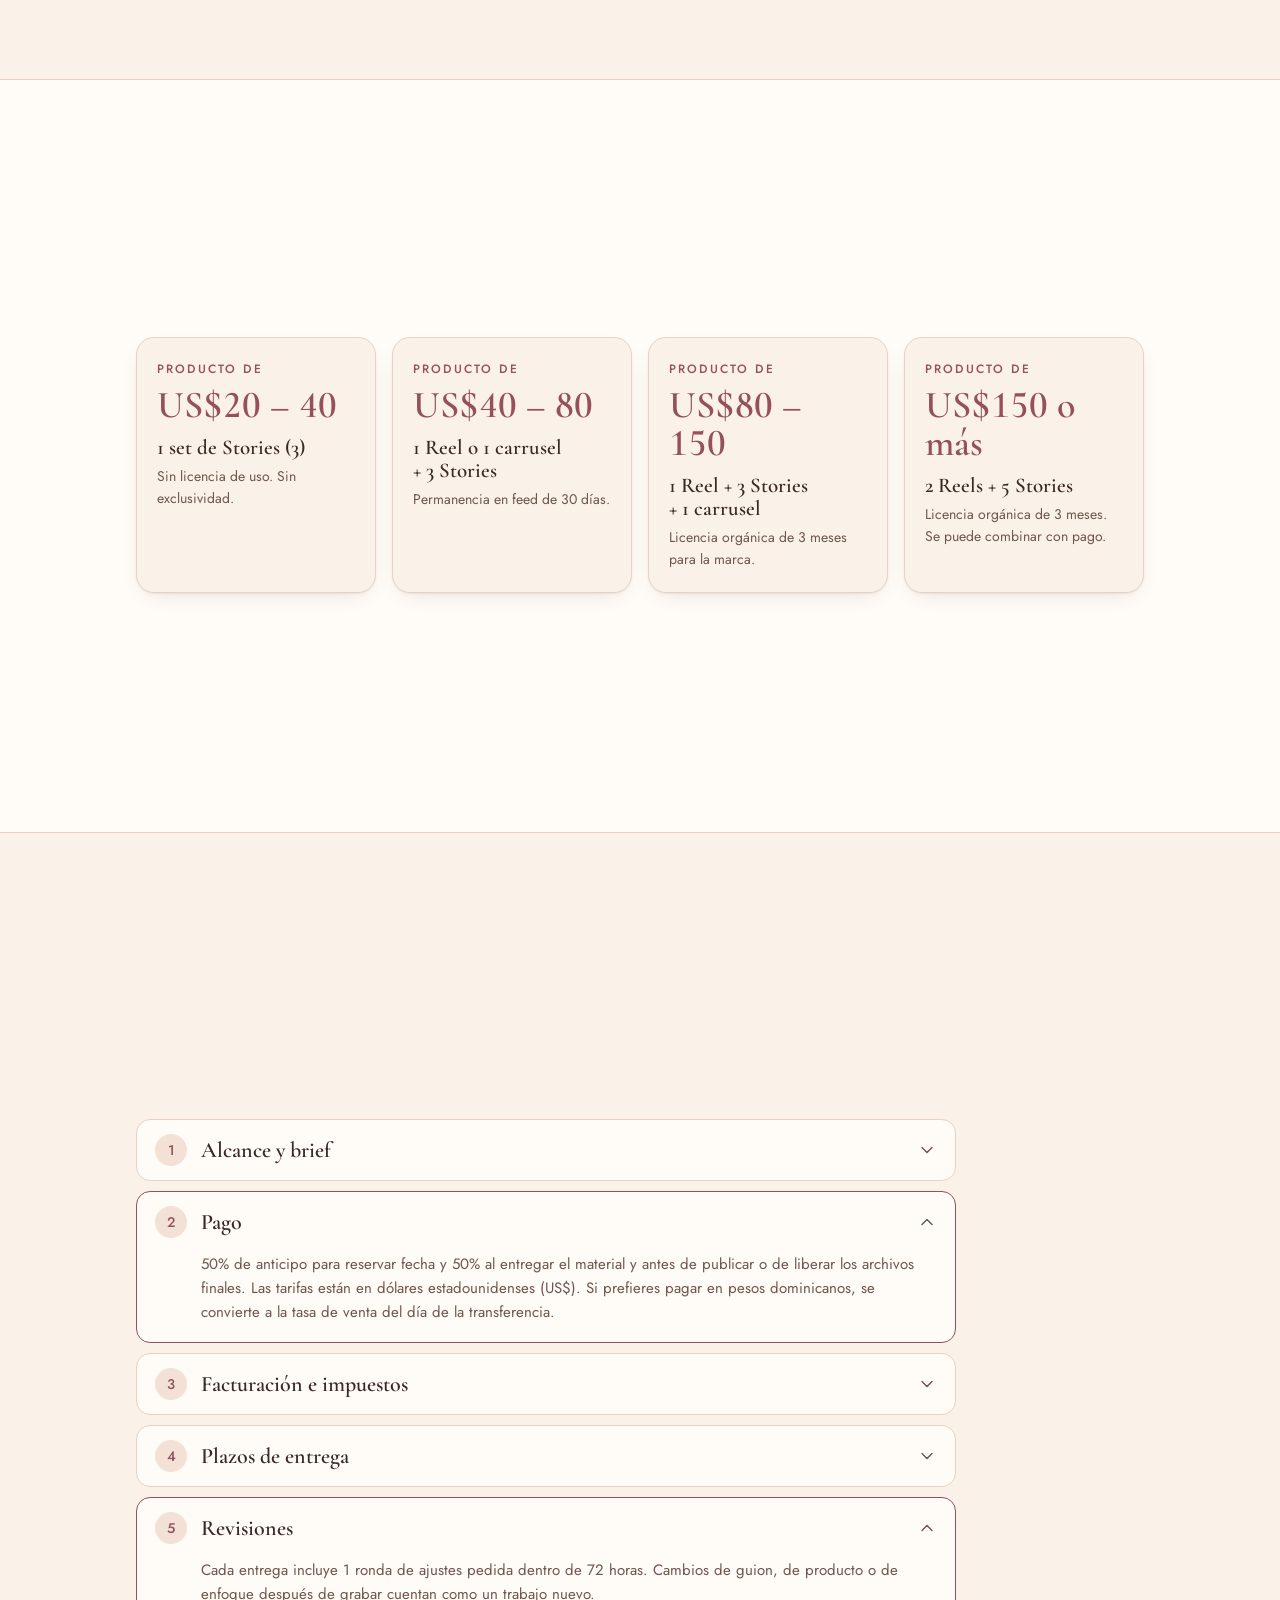
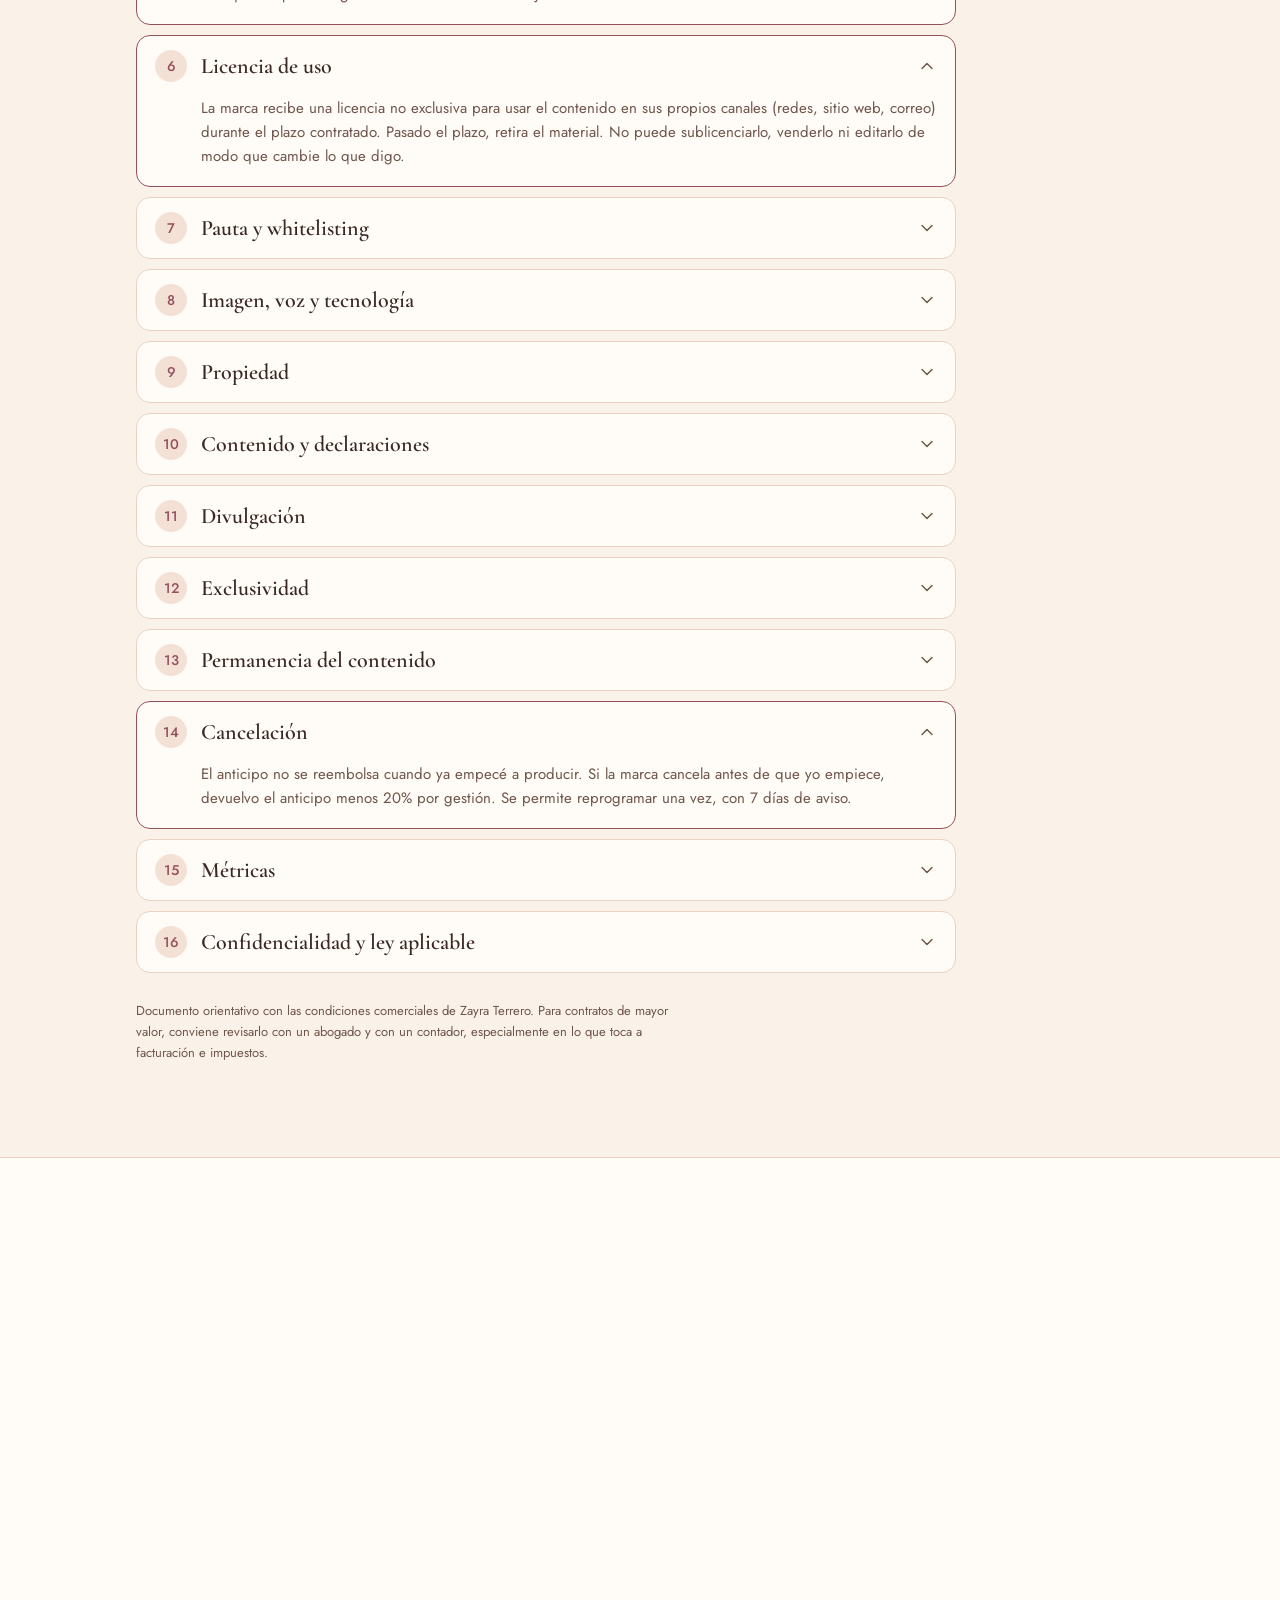
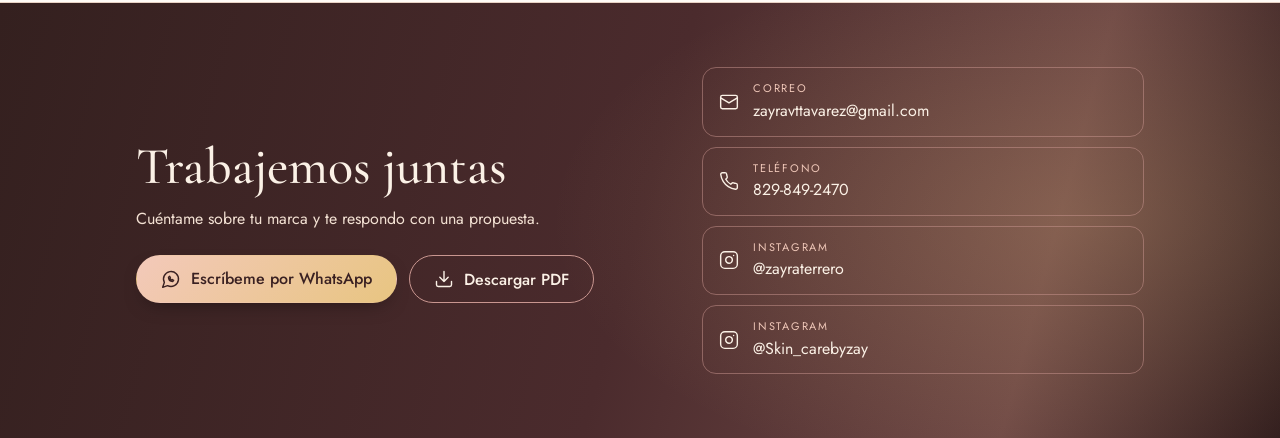
==== commit cabbd22b: "portafolio" ====
--- a/index.html
+++ b/index.html
@@ -43,7 +43,7 @@
 <a class="skip" href="#main">Saltar al contenido</a>
 <nav class="nav" aria-label="Principal"><div class="wrap nav-in">
 <a class="brand" href="#top">Zayra <em>Terrero</em></a>
-<div class="links" id="links"><a href="#alcance">Alcance</a><a href="#tarifas">Tarifas</a><a href="#licencias">Licencias</a><a href="#canje">Canje</a><a href="#condiciones">Condiciones</a><a href="#contratar">Contratar</a></div>
+<div class="links" id="links"><a href="#alcance">Alcance</a><a href="#tarifas">Tarifas</a><a href="#licencias">Licencias</a><a href="#canje">Canje</a><a href="#condiciones">Condiciones</a><a href="#contratar">Contratar</a><a href="portafolio.html">Portafolio</a></div>
 <div class="nav-act"><button class="theme" type="button" aria-label="Cambiar entre modo claro y oscuro"><svg class="ico t-moon" aria-hidden="true"><use href="#i-moon"/></svg><svg class="ico t-sun" aria-hidden="true"><use href="#i-sun"/></svg></button><a class="btn btn-sm" href="https://wa.me/18298492470?text=Hola%20Zayra%2C%20quiero%20cotizar%20contenido%20para%20mi%20marca." target="_blank" rel="noopener"><svg class="ico" aria-hidden="true"><use href="#i-wa"/></svg><span>Cotizar</span></a><button class="burger" type="button" aria-label="Abrir menú" aria-expanded="false" aria-controls="links"><svg class="ico b-open" aria-hidden="true"><use href="#i-menu"/></svg><svg class="ico b-close" aria-hidden="true"><use href="#i-close"/></svg></button></div>
 </div></nav>
 
@@ -60,7 +60,7 @@
 <main id="main">
 <section id="alcance"><div class="wrap">
 <div class="sec-head reveal"><span class="eyebrow">Alcance real</span><h2>Mis últimos 30 días en Instagram</h2><p>Una cuenta en crecimiento que llega a casi 50 veces más personas que sus seguidores actuales.</p></div>
-<div class="stats"><div class="reveal"><b data-to="7378" data-prefix="" data-suffix="" data-dec="0">7,378</b><span>seguidores</span></div><div class="reveal hl"><b data-to="365" data-prefix="" data-suffix=" mil" data-dec="0">365 mil</b><span>visualizaciones</span></div><div class="reveal"><b data-to="148" data-prefix="" data-suffix=" mil" data-dec="0">148 mil</b><span>cuentas alcanzadas</span></div><div class="reveal hl"><b data-to="3047" data-prefix="+" data-suffix="" data-dec="0">+3,047</b><span>seguidores netos</span></div><div class="reveal"><b data-to="15.4" data-prefix="" data-suffix=" mil" data-dec="1">15.4 mil</b><span>interacciones</span></div><div class="reveal hl"><b data-to="90.7" data-prefix="" data-suffix="%" data-dec="1">90.7%</b><span>de las vistas son de audiencia nueva</span></div></div>
+<div class="stats"><div class="reveal"><b data-stat="followers" data-to="7378" data-prefix="" data-suffix="" data-dec="0">7,378</b><span>seguidores</span></div><div class="reveal hl"><b data-to="365" data-prefix="" data-suffix=" mil" data-dec="0">365 mil</b><span>visualizaciones</span></div><div class="reveal"><b data-to="148" data-prefix="" data-suffix=" mil" data-dec="0">148 mil</b><span>cuentas alcanzadas</span></div><div class="reveal hl"><b data-to="3047" data-prefix="+" data-suffix="" data-dec="0">+3,047</b><span>seguidores netos</span></div><div class="reveal"><b data-to="15.4" data-prefix="" data-suffix=" mil" data-dec="1">15.4 mil</b><span>interacciones</span></div><div class="reveal hl"><b data-to="90.7" data-prefix="" data-suffix="%" data-dec="1">90.7%</b><span>de las vistas son de audiencia nueva</span></div></div>
 <p class="src">Fuente: Estadísticas de Instagram, del 11 de octubre al 9 de noviembre de 2026. De las visualizaciones, 323 mil vienen de Reels.</p>
 </div></section>
 
@@ -68,7 +68,7 @@
 <div class="about-img reveal"><picture><source srcset="img/zayra-productos.webp" type="image/webp"><img src="img/zayra-productos.jpg" width="880" height="1178" loading="lazy" alt="Zayra Terrero con blazer lila rodeada de productos de skincare"></picture></div>
 <div class="reveal"><span class="eyebrow">Por qué trabajar conmigo</span><h2>Educo antes de vender</h2>
 <ul><li><svg class="ico li-ico" aria-hidden="true"><use href="#i-cap"/></svg><span>Formación médica y diplomados en Cosmiatría y Cosmetología Integral y en Nutrición y Dietoterapia.</span></li><li><svg class="ico li-ico" aria-hidden="true"><use href="#i-pin"/></svg><span>Cabina propia de cuidado de la piel en la Autopista de San Isidro, donde pruebo y uso los productos con clientas reales.</span></li><li><svg class="ico li-ico" aria-hidden="true"><use href="#i-book"/></svg><span>Reseñas con ingredientes, tipo de piel y modo de uso explicados con claridad.</span></li><li><svg class="ico li-ico" aria-hidden="true"><use href="#i-badge"/></svg><span>Marcas certificadas de skincare, cuidado capilar, nutrición, suplementos y bienestar.</span></li></ul>
-<a class="btn btn-line" href="https://wa.me/18298492470?text=Hola%20Zayra%2C%20quiero%20cotizar%20contenido%20para%20mi%20marca." target="_blank" rel="noopener"><svg class="ico" aria-hidden="true"><use href="#i-wa"/></svg><span>Hablemos de tu marca</span></a></div>
+<a class="btn btn-line" href="https://wa.me/18298492470?text=Hola%20Zayra%2C%20quiero%20cotizar%20contenido%20para%20mi%20marca." target="_blank" rel="noopener"><svg class="ico" aria-hidden="true"><use href="#i-wa"/></svg><span>Hablemos de tu marca</span></a><a class="btn btn-line" href="portafolio.html"><span>Ver portafolio</span></a></div>
 </div></section>
 
 <section class="alt" id="tarifas" data-tier="e"><div class="wrap">
--- a/styles.css
+++ b/styles.css
@@ -28,6 +28,7 @@
 .btn-ghost:hover{background:rgba(255,255,255,.08);filter:none;box-shadow:none}
 .btn-line{background:transparent;color:var(--accent);border-color:var(--accent);box-shadow:none;margin-top:24px}
 .btn-line:hover{background:var(--accent);color:var(--surface);filter:none;box-shadow:none}
+.btn-line+.btn-line{margin-left:12px}
 .cta{display:flex;gap:12px;flex-wrap:wrap}
 
 /* Navegación */
@@ -181,8 +182,9 @@
 .js .reveal{opacity:0;transform:translateY(16px);transition:opacity .6s var(--ease),transform .6s var(--ease)}
 .js .reveal.in{opacity:1;transform:none}
 
-@media (max-width:900px){.cards.c4{grid-template-columns:repeat(2,1fr)}.nav-act{margin-left:auto}.burger{display:grid}.links{display:none;position:absolute;top:var(--nav-h);left:0;right:0;flex-direction:column;gap:2px;margin:0;padding:8px max(16px,env(safe-area-inset-left,0px)) 14px;background:var(--bg);border-bottom:1px solid var(--line);box-shadow:var(--shadow-up)}.nav.open .links{display:flex}.links a{padding:14px 12px;font-size:17px;color:var(--ink)}.steps{grid-template-columns:repeat(3,1fr)}}
+@media (max-width:900px){.cards.c4{grid-template-columns:repeat(2,1fr)}.steps{grid-template-columns:repeat(3,1fr)}}
+@media (max-width:1020px){.nav-act{margin-left:auto}.burger{display:grid}.links{display:none;position:absolute;top:var(--nav-h);left:0;right:0;flex-direction:column;gap:2px;margin:0;padding:8px max(16px,env(safe-area-inset-left,0px)) 14px;background:var(--bg);border-bottom:1px solid var(--line);box-shadow:var(--shadow-up)}.nav.open .links{display:flex}.links a{padding:14px 12px;font-size:17px;color:var(--ink)}}
 @media (max-width:820px){.hero .wrap,.about,.two,.contact .wrap{grid-template-columns:1fr}.portrait{justify-self:center;max-width:320px}.about-img{margin:0 18px 0 0}.stats{grid-template-columns:repeat(2,1fr)}.cards{grid-template-columns:repeat(2,1fr)}.rules{grid-template-columns:1fr}section{padding-block:56px}.hero .cta{margin-bottom:40px}}
-@media (max-width:520px){.cards,.cards.c4,.steps,.stats{grid-template-columns:1fr}.brand{font-size:21px}.btn{width:100%}.btn-sm{width:auto}.cta{flex-direction:column}details p{padding-left:18px}}
+@media (max-width:520px){.btn-line+.btn-line{margin-left:0;margin-top:12px}.cards,.cards.c4,.steps,.stats{grid-template-columns:1fr}.brand{font-size:21px}.btn{width:100%}.btn-sm{width:auto}.cta{flex-direction:column}details p{padding-left:18px}}
 @media (prefers-reduced-motion: reduce){html{scroll-behavior:auto}*,*:before,*:after{transition:none!important;animation:none!important}.js .reveal{opacity:1;transform:none}}
 @media print{.totop,.burger,.nav,.theme,.cta,.btn,.skip,.tier .seg{display:none!important}.js .reveal{opacity:1!important;transform:none!important}.hero .wrap{padding-top:36px}.hero .cta{margin:0}section{padding-block:36px;break-inside:auto}.card,.callout,.steps li,.rule,details,.tbl{break-inside:avoid;box-shadow:none}.tier{position:static}h2,h3{break-after:avoid}.card:hover{transform:none}[data-tier] .t-b,[data-tier] .t-e{display:inline}.t-e+.t-b:before{content:" · "}.card .price .t-e+.t-b{margin-left:.3em}.channels a{border-color:#C99690}}
